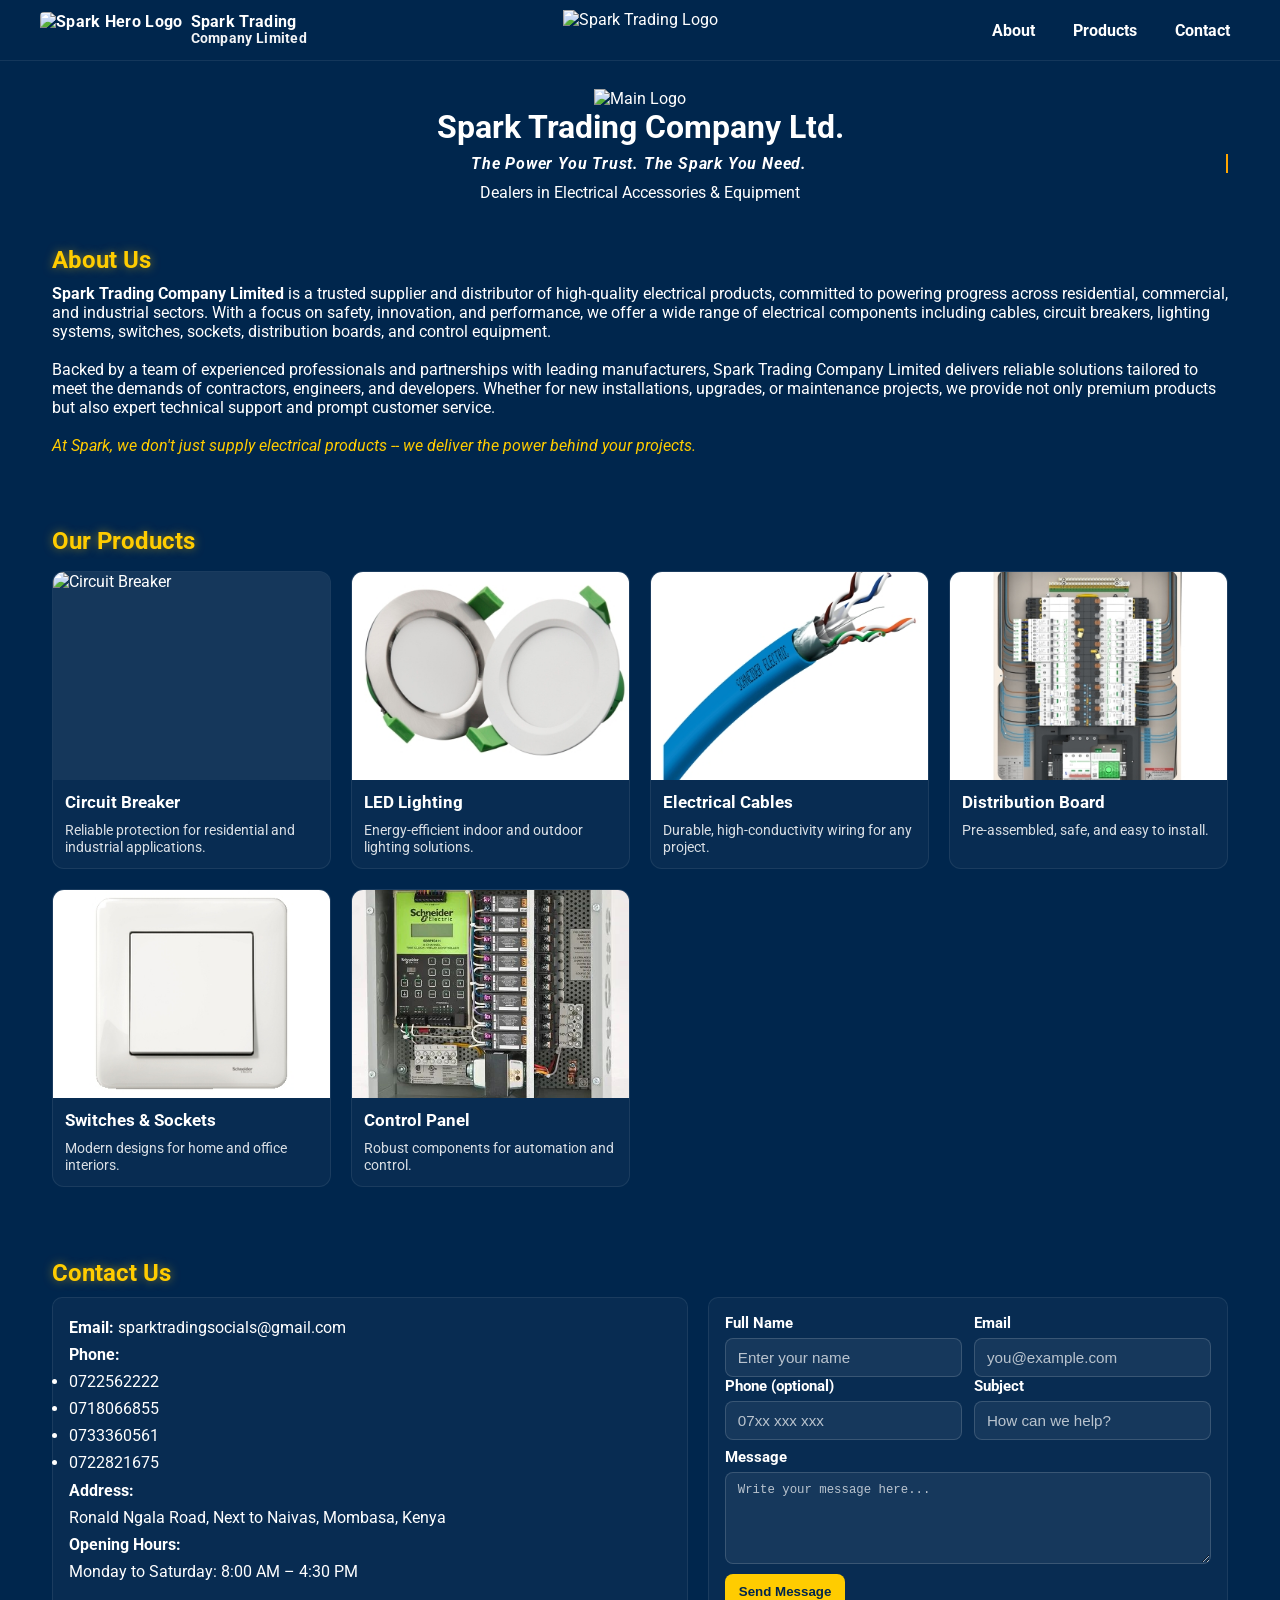
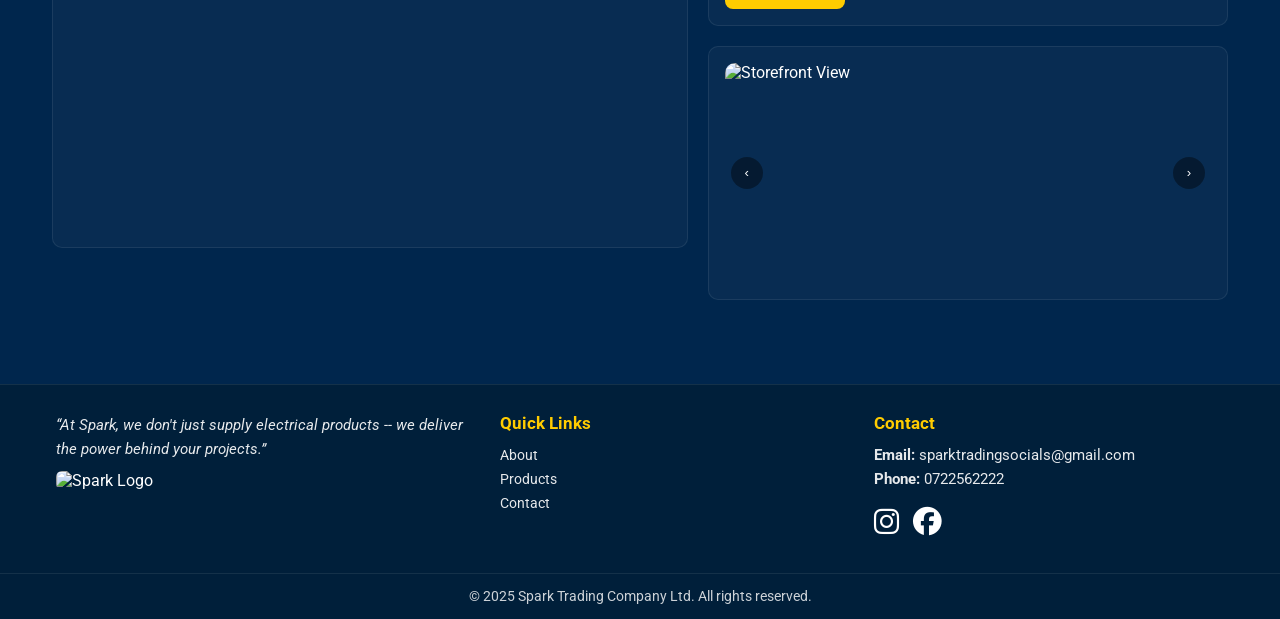
==== index.html @ b48b1e23 "Update index.html" ====
<!DOCTYPE html>
<html lang="en">
<head>
  <meta charset="UTF-8" />
  <meta name="viewport" content="width=device-width, initial-scale=1.0" />
  <title>Spark Trading Company Ltd.</title>

 <!-- Default favicon for browsers -->
<link rel="icon" href="/favicon.ico" type="image/x-icon">

<!-- PNG versions for different sizes -->
<link rel="icon" type="image/png" sizes="48x48" href="/favicon-48.png">
<link rel="icon" type="image/png" sizes="512x512" href="/favicon-512.png">

  
  <link rel="stylesheet" href="https://cdnjs.cloudflare.com/ajax/libs/font-awesome/6.4.0/css/all.min.css" />
  <link href="https://fonts.googleapis.com/css2?family=Roboto:wght@400;700&display=swap" rel="stylesheet" />
  <style>
    :root {
      --color-bg: #00264d;
      --color-bg-darker: #001f3a;
      --color-accent: #ffcc00;
      --color-text: #ffffff;
      --container-max: 1200px;
    }
    * {
      box-sizing: border-box;
      margin: 0;
      padding: 0;
    }
    body {
      font-family: 'Roboto', sans-serif;
      background-color: var(--color-bg);
      color: var(--color-text);
      transition: background-color 1s ease;
    }
    nav {
      background-color: var(--color-bg);
      padding: 10px 16px;
      position: sticky;
      top: 0;
      z-index: 20;
      border-bottom: 1px solid rgba(255,255,255,0.08);
      backdrop-filter: saturate(140%) blur(4px);
    }
    .nav-container {
      max-width: var(--container-max);
      margin: 0 auto;
      display: grid;
      grid-template-columns: 1fr auto 1fr;
      align-items: center;
      gap: 12px;
    }
    .brand-name {
      justify-self: start;
      text-decoration: none;
      color: var(--color-text);
      font-weight: 700;
      letter-spacing: 0.3px;
      display: inline-flex;
      align-items: center;
      gap: 8px;
    }
    .brand-hero-logo { height: 36px; width: auto; border-radius: 4px; }
    .brand-text { display: flex; flex-direction: column; line-height: 1.05; }
    .brand-line-2 { font-size: 0.85em; opacity: 0.95; }
    .nav-logo {
      justify-self: center;
      height: 40px;
      width: auto;
    }
    .menu-toggle {
      cursor: pointer;
      display: inline-flex;
      align-items: center;
      justify-content: center;
      background: transparent;
      border: none;
      transition: transform 0.3s ease;
    }
    .menu-icon-img {
      height: 36px;
      width: auto;
      transition: transform 0.3s ease;
    }
    .menu-icon-img:hover {
      transform: scale(1.1);
    }

    .nav-links {
      display: none;
      flex-direction: column;
      background: rgba(0, 38, 77, 0.98);
      margin-top: 10px;
      animation: slideDown 0.4s ease forwards;
      overflow: hidden;
      border-radius: 8px;
      padding: 8px 12px;
      grid-column: 1 / -1;
    }
    .nav-links.show {
      display: flex;
    }
    .nav-links a {
      color: var(--color-text);
      text-decoration: none;
      font-weight: bold;
      font-size: 1em;
      padding: 10px 6px;
      transition: background 0.3s, transform 0.3s;
    }
    .nav-links a:hover {
      background: var(--color-accent);
      color: var(--color-bg);
      transform: scale(1.05);
    }

     .icon-row {
  display: flex;
  justify-content: center;
  align-items: center;
  gap: 5px;
  margin-top: 0; /* removed space above icons */
  transition: all 0.4s ease;
}
    .icon-row a i {
      color: #fff;
      font-size: 1.9em;
      transition: transform 0.3s, color 0.3s;
    }
    .icon-row a:hover i {
      transform: scale(1.2);
      color: #ffcc00;
    }

    .nav-links.show + .icon-row {
      margin-top: 10px;
      transform: translateY(0);
      opacity: 1;
    }

    .icon-row.moved-down {
      margin-top: 10px;
      padding-bottom: 10px;
      transform: translateY(0);
      opacity: 1;
    }

    .logo-small {
      height: 40px;
    }

    header {
      text-align: center;
      padding: 16px 12px 8px;
      animation: fadeInDown 1s ease-out;
    }
    .container {
      max-width: var(--container-max);
      margin: 0 auto;
      padding-left: 12px;
      padding-right: 12px;
    }
     .logo-main {
  width: 120px;
  margin-top: 0px; /* added slight spacing below icons */
  margin-bottom: 0px;
  animation: logoPulse 6s infinite ease-in-out;
}
    h1 {
      font-size: 2em;
      margin-bottom: 8px;
      animation: flicker 2.5s infinite;
    }
    .motto {
      font-size: 1em;
      font-weight: bold;
      font-style: italic;
      overflow: hidden;
      border-right: .15em solid orange;
      white-space: nowrap;
      letter-spacing: .05em;
      margin-bottom: 10px;
      animation: typing 4s steps(40, end) 1 forwards, blink-caret .75s step-end infinite;
    }
    .motto.glow {
      text-shadow: 0 0 10px #fff, 0 0 20px #ffcc00;
    }

    section {
      padding: 36px 16px;
    }

    section h2 {
      font-size: 1.5em;
      margin-bottom: 10px;
      color: #ffcc00;
    }

    /* Scroll reveal */
    section.reveal { opacity: 0; transform: translateY(24px); filter: saturate(80%); }
    section.reveal.visible {
      opacity: 1;
      transform: translateY(0);
      filter: none;
      transition: opacity 0.6s ease, transform 0.6s ease, filter 0.6s ease;
    }
    section.reveal.visible h2 { text-shadow: 0 0 10px rgba(255, 204, 0, 0.5); }
    @media (prefers-reduced-motion: reduce) {
      section.reveal { opacity: 1; transform: none; filter: none; }
    }

    /* Contact section */
    .contact-grid { display: grid; gap: 20px; }
    .contact-left { display: grid; gap: 12px; }
    .contact-details, .contact-form, .contact-media {
      background: rgba(255,255,255,0.03);
      border: 1px solid rgba(255,255,255,0.08);
      border-radius: 10px;
      padding: 16px;
    }
    .contact-details p, .contact-details li { line-height: 1.7; }
    .form-row { display: grid; gap: 12px; }
    .form-group { display: flex; flex-direction: column; gap: 6px; }
    .form-group label { font-weight: 700; font-size: 0.95em; }
    .form-group input, .form-group textarea {
      background: rgba(255,255,255,0.06);
      border: 1px solid rgba(255,255,255,0.15);
      color: var(--color-text);
      border-radius: 8px;
      padding: 10px 12px;
      font-size: 0.95em;
      outline: none;
    }
    .form-group input::placeholder, .form-group textarea::placeholder { color: rgba(255,255,255,0.7); }
    .form-actions { margin-top: 10px; }
    .btn-primary {
      background: var(--color-accent);
      color: var(--color-bg);
      border: none;
      border-radius: 8px;
      padding: 10px 14px;
      font-weight: 700;
      cursor: pointer;
      transition: filter 0.2s ease, transform 0.05s ease;
    }
    .btn-primary:hover { filter: brightness(1.05); }
    .btn-primary:active { transform: translateY(1px); }
    .map-embed iframe { width: 100%; height: 220px; border: none; border-radius: 10px; }
    .contact-carousel { position: relative; overflow: hidden; border-radius: 10px; }
    .contact-carousel-track { display: flex; transition: transform 0.4s ease; }
    .contact-carousel img { width: 100%; height: 220px; object-fit: cover; flex: 0 0 100%; }
    .contact-carousel-controls { position: absolute; top: 50%; left: 0; right: 0; display: flex; justify-content: space-between; transform: translateY(-50%); padding: 0 6px; }
    .contact-carousel-btn { background: rgba(0,0,0,0.4); color: #fff; border: none; border-radius: 50%; width: 32px; height: 32px; cursor: pointer; }

    /* Products */
    .products h2 { margin-bottom: 16px; }
    .product-grid {
      display: grid;
      grid-template-columns: repeat(auto-fill, minmax(220px, 1fr));
      gap: 20px;
      margin-top: 10px;
    }
    .product-card {
      background: rgba(255,255,255,0.03);
      border: 1px solid rgba(255,255,255,0.08);
      border-radius: 12px;
      overflow: hidden;
      transition: transform 0.15s ease, box-shadow 0.2s ease;
      display: flex;
      flex-direction: column;
      height: 100%;
    }
    .product-card:hover { transform: translateY(-2px); box-shadow: 0 6px 18px rgba(0,0,0,0.25); }
    .product-card img {
      width: 100%;
      aspect-ratio: 4 / 3;
      height: auto;
      object-fit: cover;
      display: block;
      background: rgba(255,255,255,0.05);
    }
    .product-card .content {
      padding: 12px;
      display: flex;
      flex-direction: column;
      gap: 6px;
      flex: 1;
    }
    .product-card h3 { font-size: 1.05em; margin: 0 0 4px; color: var(--color-text); }
    .product-card p {
      font-size: 0.9em;
      color: rgba(255,255,255,0.85);
      margin: 0;
      display: -webkit-box;
      -webkit-line-clamp: 2;
      -webkit-box-orient: vertical;
      overflow: hidden;
    }
    /* Product card reveal */
    .reveal-card { opacity: 0; transform: translateY(16px); }
    .reveal-card.visible { opacity: 1; transform: none; transition: opacity 0.6s ease, transform 0.6s ease; }

    iframe {
      width: 100%;
      height: 300px;
      border: none;
      margin-top: 10px;
    }

    footer.site-footer {
      background-color: var(--color-bg-darker);
      margin-top: 48px;
      border-top: 1px solid rgba(255,255,255,0.08);
    }
    .footer-inner {
      max-width: var(--container-max);
      margin: 0 auto;
      padding: 28px 16px;
      display: grid;
      grid-template-columns: 1fr;
      gap: 24px;
    }
    .footer-col h4 {
      color: var(--color-accent);
      margin-bottom: 10px;
      font-size: 1.05em;
    }
    .footer-col p, .footer-col a, .footer-col li {
      color: rgba(255,255,255,0.9);
      font-size: 0.95em;
      line-height: 1.6;
      text-decoration: none;
      list-style: none;
    }
    .footer-bottom {
      border-top: 1px solid rgba(255,255,255,0.08);
      padding: 14px 16px;
      text-align: center;
      font-size: 0.9em;
      color: rgba(255,255,255,0.8);
    }

    .social a {
      margin-right: 10px;
      color: #fff;
      font-size: 1.8em;
      transition: color 0.3s ease;
    }

    .social a:hover {
      color: #ffcc00;
    }

    .carousel img {
      width: 100%;
      max-width: 600px;
      margin-bottom: 20px;
      border-radius: 8px;
      box-shadow: 0 0 10px rgba(255, 255, 255, 0.2);
    }

    @keyframes flicker {
      0%, 100% { opacity: 1; }
      10% { opacity: 0.6; }
      30% { opacity: 0.4; }
      50% { opacity: 0.2; }
      70% { opacity: 0.5; }
      90% { opacity: 0.3; }
    }
    @keyframes typing { from { width: 0; } to { width: 100%; } }
    @keyframes blink-caret { from, to { border-color: transparent; } 50% { border-color: orange; } }
    @keyframes logoPulse { 0%, 100% { transform: scale(1); } 50% { transform: scale(1.04); } }
    @keyframes fadeInDown { 0% { opacity: 0; transform: translateY(-20px); } 100% { opacity: 1; transform: translateY(0); } }
    @keyframes fadeInUp { 0% { opacity: 0; transform: translateY(20px); } 100% { opacity: 1; transform: translateY(0); } }
    @keyframes slideDown {
      0% { opacity: 0; transform: translateY(-20px); }
      100% { opacity: 1; transform: translateY(0); }
    }
    /* Desktop layout */
    @media (min-width: 900px) {
      .menu-toggle { display: none; }
      .nav-links {
        display: flex !important;
        flex-direction: row;
        background: transparent;
        padding: 0;
        margin-top: 0;
        gap: 18px;
        animation: none;
        grid-column: 3;
        justify-self: end;
      }
      .nav-links a { padding: 8px 10px; border-radius: 6px; }
      header { padding-top: 28px; }
      .logo-main { width: 150px; }
      .footer-inner { grid-template-columns: 1.2fr 1fr 1fr; }
      .contact-grid { grid-template-columns: 1.1fr 0.9fr; align-items: start; grid-template-areas:
        'details form'
        'details carousel'; }
      .form-row { grid-template-columns: 1fr 1fr; }
    }

    /* Mobile tweaks */
    @media (max-width: 899px) {
      .nav-links { margin-top: 8px; }
      .brand-hero-logo { height: 30px; }
      .logo-main { width: 110px; }
      .product-card img { aspect-ratio: 16 / 9; }
      .contact-carousel img { height: 200px; }
      .brand-name { max-width: 60vw; }
      .contact-grid {
        grid-template-columns: 1fr;
        grid-template-areas:
          'details'
          'form'
          'carousel';
      }
      .map-embed iframe { height: 200px; }
      .contact-media { margin-top: 8px; }
      .nav-container { position: relative; }
      .nav-links {
        position: absolute;
        right: 0;
        top: calc(100% + 8px);
        width: 72vw;
        visibility: hidden;
        opacity: 0;
        transform: translateX(16px);
        transition: opacity 0.25s ease, transform 0.25s ease;
        box-shadow: 0 10px 24px rgba(0,0,0,0.35);
      }
      .nav-links.show { visibility: visible; opacity: 1; transform: translateX(0); }
    }
  </style>
</head>
<body>
  <nav>
    <div class="nav-container">
      <a href="#" class="brand-name"><img class="brand-hero-logo" src="https://i.ibb.co/WWLkNfZN/Chat-GPT-Image-Aug-18-2025-07-30-59-PM-removebg-preview.png" alt="Spark Hero Logo"><span class="brand-text"><span>Spark Trading</span><span class="brand-line-2">Company Limited</span></span></a>
      <img class="nav-logo" src="https://i.ibb.co/Q3BCgh6f/1000015332-removebg-preview.png" alt="Spark Trading Logo">
      <button class="menu-toggle" id="menuToggle" aria-label="Open navigation" aria-controls="navMenu" aria-expanded="false" style="justify-self:end;">
        <img src="https://i.ibb.co/fGPHLTqr/1000015831-removebg-preview.png" alt="Menu Icon" class="menu-icon-img" />
      </button>
      <div class="nav-links" id="navMenu">
        <a href="#about">About</a>
        <a href="#products">Products</a>
        <a href="#contact">Contact</a>
      </div>
    </div>
  </nav>

  <header>
    <div class="container">
      <img class="logo-main" src="https://i.ibb.co/WWLkNfZN/Chat-GPT-Image-Aug-18-2025-07-30-59-PM-removebg-preview.png" alt="Main Logo">
      <h1>Spark Trading Company Ltd.</h1>
      <div class="motto">The Power You Trust. The Spark You Need.</div>
      <p>Dealers in Electrical Accessories & Equipment</p>
    </div>
  </header>

  <section class="about reveal" id="about">
    <div class="container">
      <h2>About Us</h2>
      <p>
        <strong>Spark Trading Company Limited</strong> is a trusted supplier and distributor of high-quality electrical products, committed to powering progress across residential, commercial, and industrial sectors. With a focus on safety, innovation, and performance, we offer a wide range of electrical components including cables, circuit breakers, lighting systems, switches, sockets, distribution boards, and control equipment.
      </p>
      <br />
      <p>
        Backed by a team of experienced professionals and partnerships with leading manufacturers, Spark Trading Company Limited delivers reliable solutions tailored to meet the demands of contractors, engineers, and developers. Whether for new installations, upgrades, or maintenance projects, we provide not only premium products but also expert technical support and prompt customer service.
      </p>
      <br />
      <p style="font-style: italic; color: var(--color-accent);">
        At Spark, we don't just supply electrical products -- we deliver the power behind your projects.
      </p>
    </div>
  </section>


<section class="products reveal" id="products">
  <div class="container">
    <h2>Our Products</h2>
    <div class="product-grid">
      <div class="product-card">
        <img src="board.jpg" alt="Circuit Breaker">
        <div class="content">
          <h3>Circuit Breaker</h3>
          <p>Reliable protection for residential and industrial applications.</p>
        </div>
      </div>
      <div class="product-card">
        <img src="lighting.png" alt="LED Lighting">
        <div class="content">
          <h3>LED Lighting</h3>
          <p>Energy-efficient indoor and outdoor lighting solutions.</p>
        </div>
      </div>
      <div class="product-card">
        <img src="cable.jpg" alt="Electrical Cables">
        <div class="content">
          <h3>Electrical Cables</h3>
          <p>Durable, high-conductivity wiring for any project.</p>
        </div>
      </div>
      <div class="product-card">
        <img src="distrubution-board.jpg" alt="Distribution Board">
        <div class="content">
          <h3>Distribution Board</h3>
          <p>Pre-assembled, safe, and easy to install.</p>
        </div>
      </div>
      <div class="product-card">
        <img src="switch.jpg" alt="Switches & Sockets">
        <div class="content">
          <h3>Switches & Sockets</h3>
          <p>Modern designs for home and office interiors.</p>
        </div>
      </div>
      <div class="product-card">
        <img src="control-panel.jpg" alt="Control Panel">
        <div class="content">
          <h3>Control Panel</h3>
          <p>Robust components for automation and control.</p>
        </div>
      </div>
    </div>
  </div>
</section>

  <section class="contact reveal" id="contact">
    <div class="container">
      <h2>Contact Us</h2>
      <div class="contact-grid">
        <div style="grid-area: details;">
          <div class="contact-details">
          <p><strong>Email:</strong> sparktradingsocials@gmail.com</p>
          <p><strong>Phone:</strong></p>
          <ul>
            <li>0722562222</li>
            <li>0718066855</li>
            <li>0733360561</li>
            <li>0722821675</li>
          </ul>
          <p><strong>Address:</strong><br />Ronald Ngala Road, Next to Naivas, Mombasa, Kenya</p>
          <p><strong>Opening Hours:</strong><br />Monday to Saturday: 8:00 AM – 4:30 PM</p>
          <div class="map-embed" style="margin-top: 12px;">
            <iframe 
  src="https://www.google.com/maps/embed?pb=!1m14!1m8!1m3!1d994.9696452140801!2d39.6617558!3d-4.0451886!3m2!1i1024!2i768!4f13.1!3m3!1m2!1s0x184013522a7c7269%3A0xc902a2901bf85d49!2sSpark%20Trading%20Company%20limited!5e0!3m2!1sen!2sin!4v1756013025553!5m2!1sen!2sin" 
  allowfullscreen 
  loading="lazy" 
  referrerpolicy="no-referrer-when-downgrade">
</iframe>
</div>
    </div>
    </div>
        <!-- Contact Form -->
<form id="contactForm" class="contact-form" style="grid-area: form;">
  <div class="form-row">
    <div class="form-group">
      <label for="name">Full Name</label>
      <input id="name" name="name" type="text" placeholder="Enter your name" required>
    </div>
    <div class="form-group">
      <label for="email">Email</label>
      <input id="email" name="email" type="email" placeholder="you@example.com" required>
    </div>
  </div>

  <div class="form-row">
    <div class="form-group">
      <label for="phone">Phone (optional)</label>
      <input id="phone" name="phone" type="tel" placeholder="07xx xxx xxx">
    </div>
    <div class="form-group">
      <label for="subject">Subject</label>
      <input id="subject" name="subject" type="text" placeholder="How can we help?" required>
    </div>
  </div>

  <div class="form-group" style="margin-top: 8px;">
    <label for="message">Message</label>
    <textarea id="message" name="message" rows="5" placeholder="Write your message here..." required></textarea>
  </div>

  <div class="form-actions">
    <button type="submit" class="btn-primary">Send Message</button>
  </div>
</form>

<!-- Success Message -->
<div id="successMessage" style="display: none; margin-top: 8px; padding: 8px; background-color: #d4edda; border: 1px solid #c3e6cb; color: #155724; border-radius: 5px;">
  Your message has been sent successfully! We'll get back to you shortly.
</div>

<!-- EmailJS Scripts -->
<script type="text/javascript" src="https://cdn.emailjs.com/dist/email.min.js"></script>
<script type="text/javascript">
  emailjs.init("yK08wA_w53PUwDOHl"); // Your EmailJS User ID
</script>

<!-- Form Submission Script -->
<script>
document.addEventListener('DOMContentLoaded', function() {
  const form = document.getElementById('contactForm');
  const successMessage = document.getElementById('successMessage');

  form.addEventListener('submit', function(e) {
    e.preventDefault(); // ✅ prevent page refresh

    emailjs.sendForm('service_rknc39q', 'template_a3gufp2', this)
      .then(() => {
        successMessage.style.display = 'block'; // show success message
        form.reset(); // clear form
        window.scrollTo({ top: form.offsetTop - 20, behavior: 'smooth' });
      })
      .catch((err) => {
        alert('Error sending form: ' + JSON.stringify(err));
      });
  });
});
</script>

        <div class="contact-media" style="grid-area: carousel;">
          <div class="contact-media-grid">
            <div class="contact-carousel" id="contactCarousel">
              <div class="contact-carousel-track">
                <img src="https://i.ibb.co/HLSjtprr/IMG-20250711-WA0013.jpg" alt="Storefront View">
                <img src="https://i.ibb.co/xS060m66/IMG-20250711-WA0012.jpg" alt="Inside the Store">
                <img src="https://i.ibb.co/zhq4R8VG/IMG-20250711-WA0007.jpg" alt="Full Building View">
              </div>
              <div class="contact-carousel-controls">
                <button class="contact-carousel-btn" data-dir="-1" aria-label="Previous">‹</button>
                <button class="contact-carousel-btn" data-dir="1" aria-label="Next">›</button>
              </div>
            </div>
          </div>
        </div>
      </div>
    </div>
  </section>

  <footer class="site-footer">
    <div class="footer-inner">
      <div class="footer-col">
        <p style="font-style: italic;">“At Spark, we don't just supply electrical products -- we deliver the power behind your projects.”</p>
        <div style="margin-top:10px;">
          <img src="https://i.ibb.co/WWLkNfZN/Chat-GPT-Image-Aug-18-2025-07-30-59-PM-removebg-preview.png" alt="Spark Logo" style="height:48px; width:auto; border-radius:6px;">
        </div>
      </div>
      <div class="footer-col">
        <h4>Quick Links</h4>
        <ul>
          <li><a href="#about">About</a></li>
          <li><a href="#products">Products</a></li>
          <li><a href="#contact">Contact</a></li>
        </ul>
      </div>
      <div class="footer-col">
        <h4>Contact</h4>
        <p><strong>Email:</strong> sparktradingsocials@gmail.com</p>
        <p><strong>Phone:</strong> 0722562222</p>
        <div class="social" style="margin-top: 8px;">
          <a href="https://www.instagram.com/sparktradingsocials" target="_blank" aria-label="Instagram"><i class="fab fa-instagram"></i></a>
          <a href="https://www.facebook.com/share/1Ab1yLy5Yh" target="_blank" aria-label="Facebook"><i class="fab fa-facebook"></i></a>
        </div>
      </div>
    </div>
    <div class="footer-bottom">&copy; 2025 Spark Trading Company Ltd. All rights reserved.</div>
  </footer>

  <script>
    const menuToggle = document.getElementById("menuToggle");
    const navMenu = document.getElementById("navMenu");

    menuToggle.addEventListener("click", () => {
      const isOpen = navMenu.classList.toggle("show");
      menuToggle.setAttribute("aria-expanded", String(isOpen));
    });

    // Close mobile menu when a nav link is clicked
    navMenu.querySelectorAll('a').forEach(a => {
      a.addEventListener('click', () => {
        if (getComputedStyle(menuToggle).display !== 'none') {
          navMenu.classList.remove('show');
          menuToggle.setAttribute('aria-expanded', 'false');
        }
      });
    });

    // Scroll reveal using IntersectionObserver for performance
    const revealSections = document.querySelectorAll('section.reveal');
    const observer = new IntersectionObserver((entries) => {
      entries.forEach(entry => {
        if (entry.isIntersecting) {
          entry.target.classList.add('visible');
          observer.unobserve(entry.target);
        }
      });
    }, { root: null, rootMargin: '0px 0px -10% 0px', threshold: 0.1 });
    revealSections.forEach(sec => observer.observe(sec));

    window.addEventListener("scroll", () => {
      if (window.scrollY > 50) {
        document.querySelector(".motto").classList.remove("glow");
      }
    });

    window.addEventListener("load", () => {
      setTimeout(() => {
        document.querySelector(".motto").classList.add("glow");
      }, 4000);

      // Simple contact carousel
      const carousel = document.getElementById('contactCarousel');
      if (carousel) {
        const track = carousel.querySelector('.contact-carousel-track');
        const slides = Array.from(track.children);
        let index = 0;
        function update() {
          track.style.transform = `translateX(-${index * 100}%)`;
        }
        carousel.querySelectorAll('.contact-carousel-btn').forEach(btn => {
          btn.addEventListener('click', () => {
            const dir = Number(btn.getAttribute('data-dir'));
            index = (index + dir + slides.length) % slides.length;
            update();
          });
        });
        // Auto-advance
        setInterval(() => {
          index = (index + 1) % slides.length;
          update();
        }, 5000);
      }

      // Product cards reveal
      const productCards = document.querySelectorAll('.product-card');
      productCards.forEach((card, idx) => {
        card.classList.add('reveal-card');
      });
      const cardObserver = new IntersectionObserver((entries) => {
        entries.forEach(entry => {
          if (entry.isIntersecting) {
            entry.target.classList.add('visible');
            cardObserver.unobserve(entry.target);
          }
        });
      }, { threshold: 0.15 });
      productCards.forEach(card => cardObserver.observe(card));
    });
  </script>
</body>
</html>
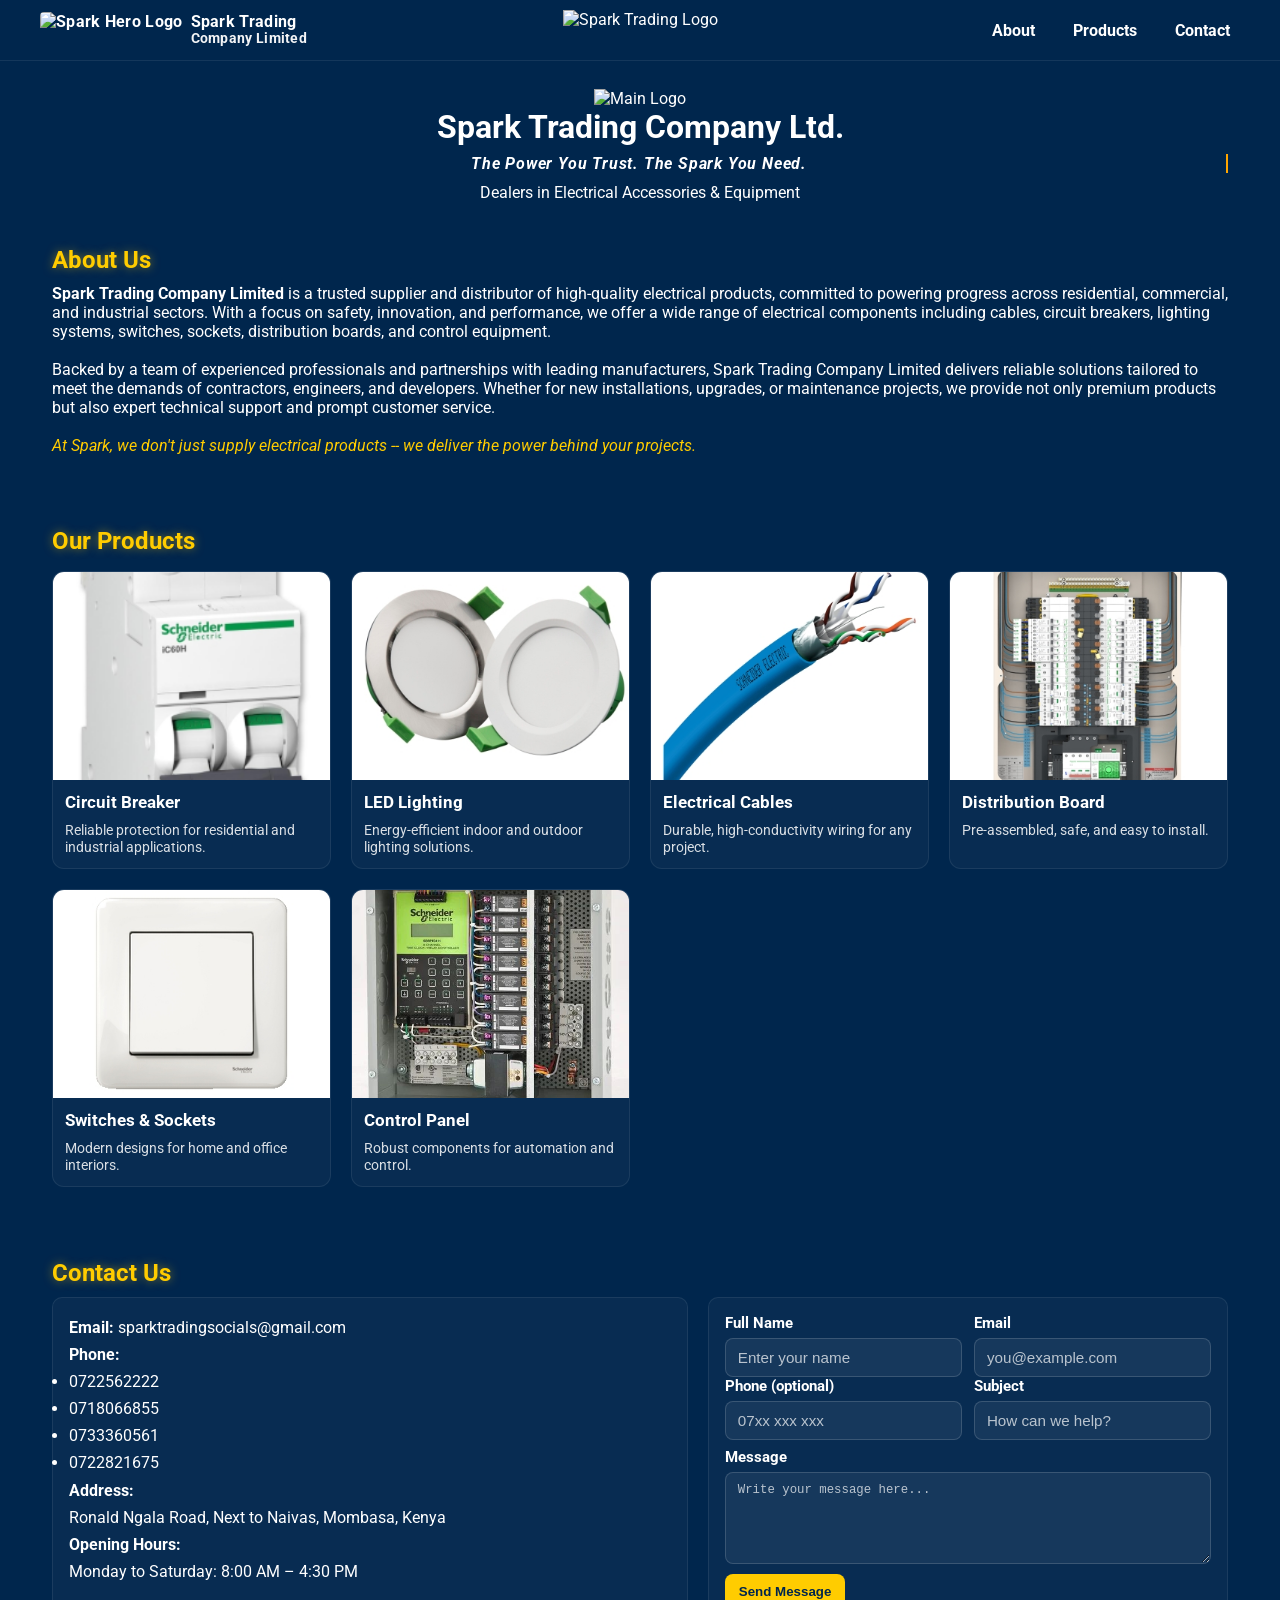
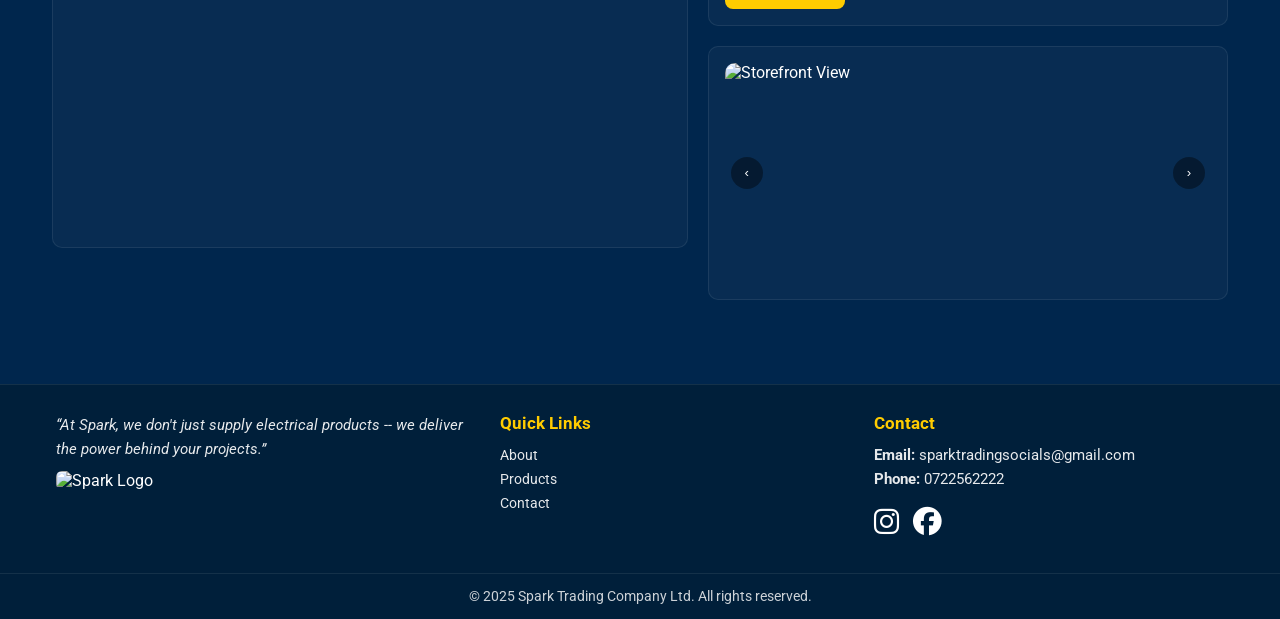
==== commit 83ba6961: "Update index.html" ====
--- a/index.html
+++ b/index.html
@@ -482,7 +482,7 @@
     <h2>Our Products</h2>
     <div class="product-grid">
       <div class="product-card">
-        <img src="board.jpg" alt="Circuit Breaker">
+        <img src="Board.png" alt="Circuit Breaker">
         <div class="content">
           <h3>Circuit Breaker</h3>
           <p>Reliable protection for residential and industrial applications.</p>
@@ -761,3 +761,6 @@
 
 
 
+
+
+
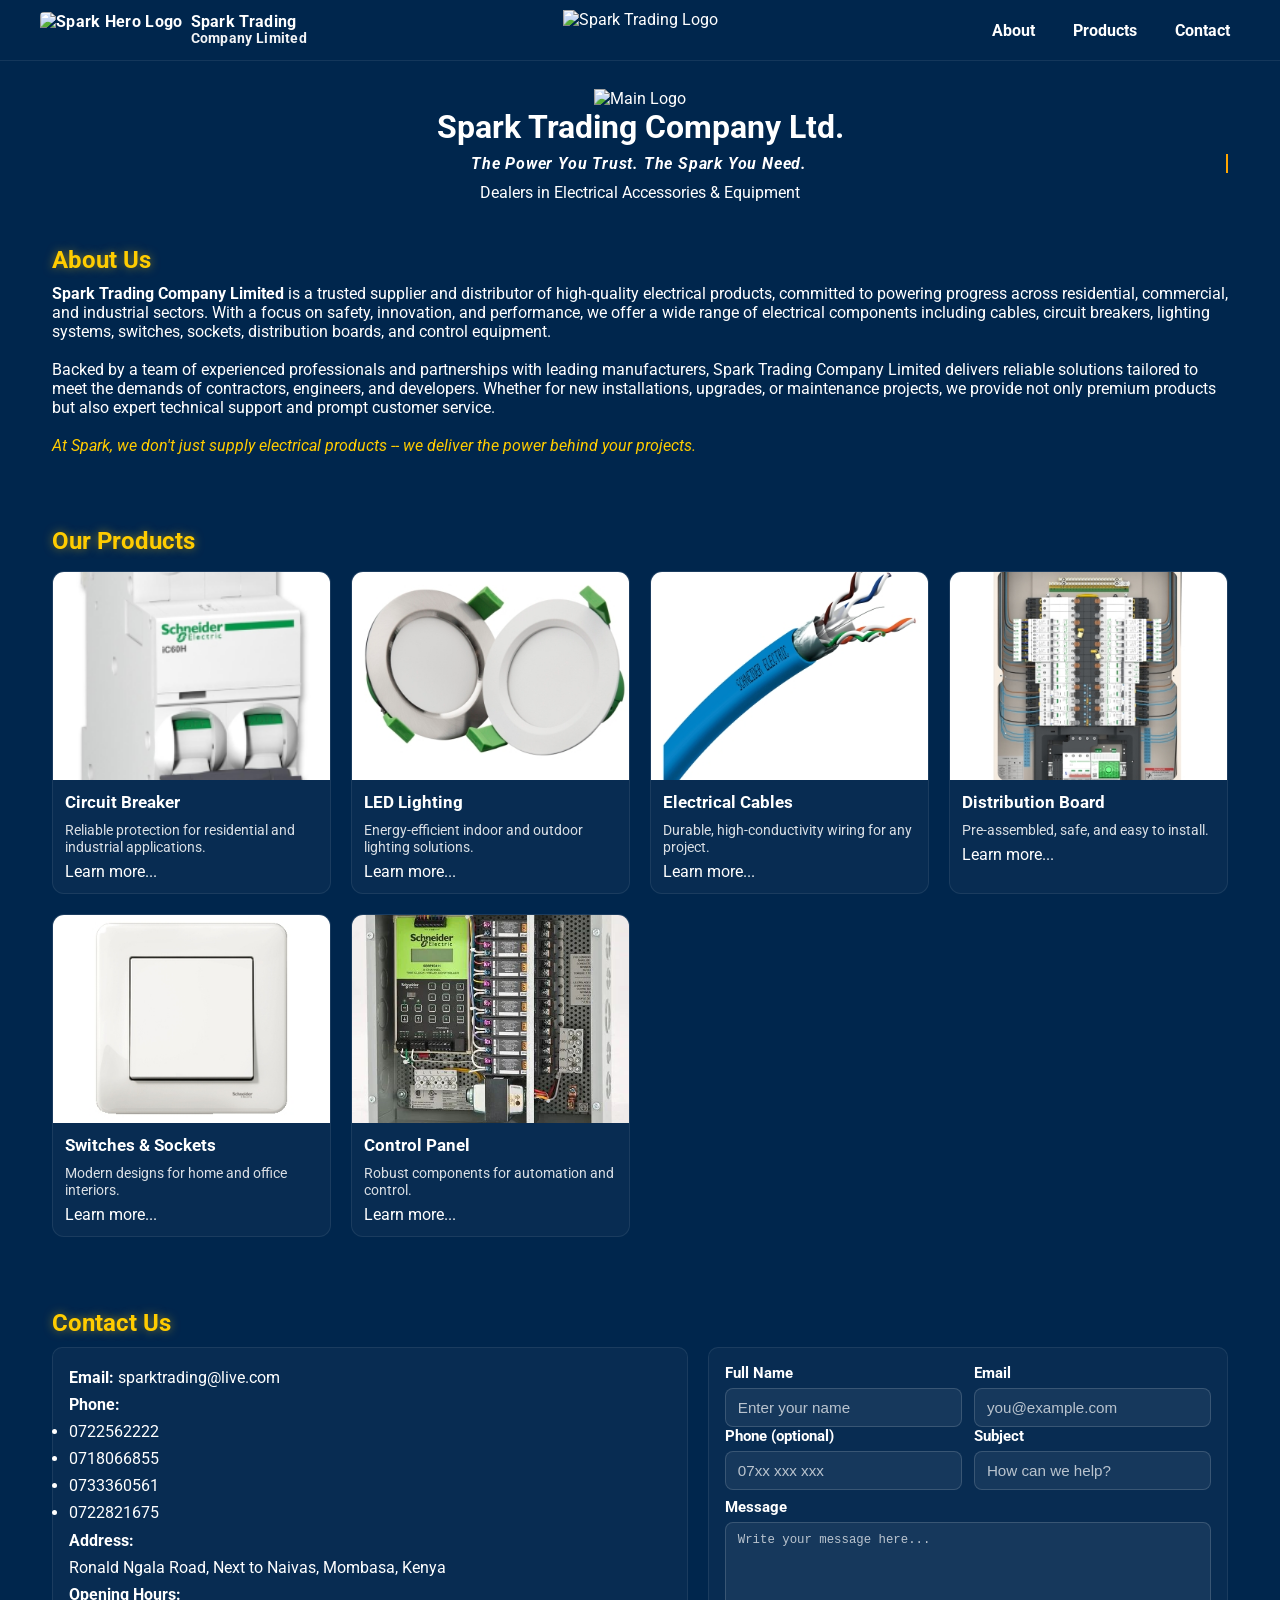
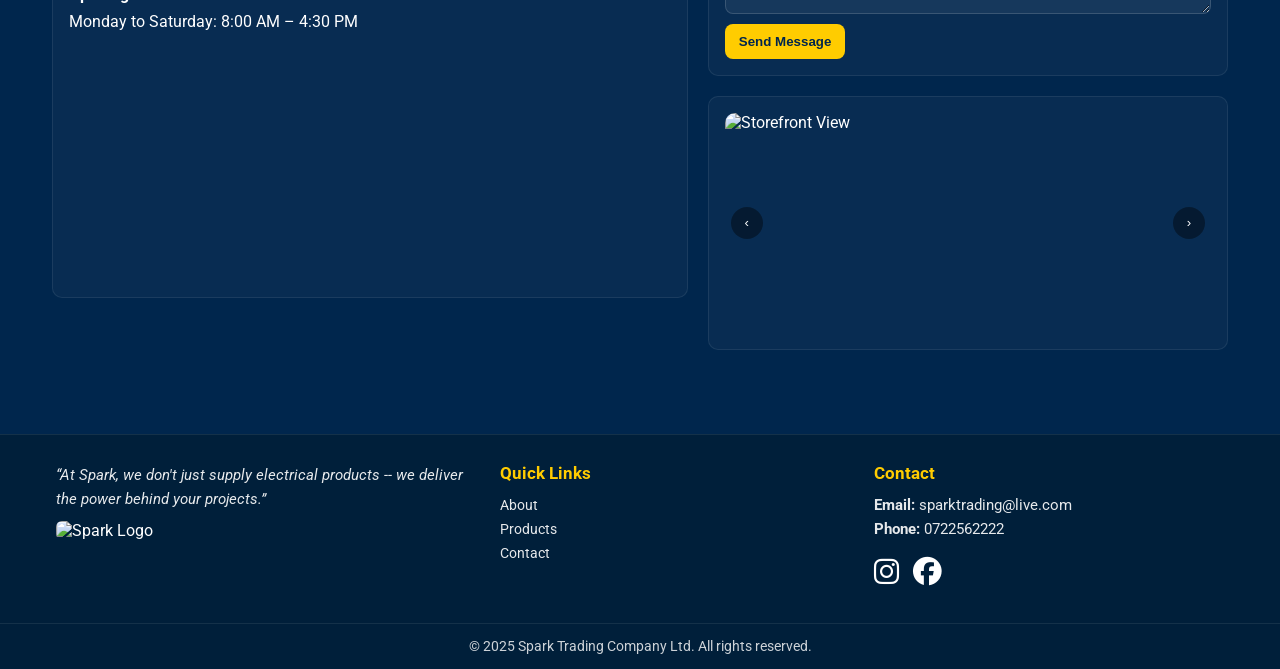
==== commit 775a3b64: "Update index.html" ====
--- a/index.html
+++ b/index.html
@@ -266,12 +266,16 @@
       border: 1px solid rgba(255,255,255,0.08);
       border-radius: 12px;
       overflow: hidden;
-      transition: transform 0.15s ease, box-shadow 0.2s ease;
+      transition: transform 0.3s ease, box-shadow 0.3s ease;
       display: flex;
       flex-direction: column;
       height: 100%;
-    }
-    .product-card:hover { transform: translateY(-2px); box-shadow: 0 6px 18px rgba(0,0,0,0.25); }
+      cursor: pointer;
+    }
+    .product-card:hover { 
+      transform: translateY(-4px) scale(1.02); 
+      box-shadow: 0 8px 25px rgba(0,0,0,0.3); 
+    }
     .product-card img {
       width: 100%;
       aspect-ratio: 4 / 3;
@@ -481,48 +485,54 @@
   <div class="container">
     <h2>Our Products</h2>
     <div class="product-grid">
-      <div class="product-card">
-        <img src="Board.png" alt="Circuit Breaker">
+      <a href="circuit-breakers.html" class="product-card" style="text-decoration: none; color: inherit;">
+        <img src="Board.png" width="372" height="209.25" alt="Circuit Breaker">
         <div class="content">
           <h3>Circuit Breaker</h3>
           <p>Reliable protection for residential and industrial applications.</p>
-        </div>
-      </div>
-      <div class="product-card">
+          <span class="learn-more">Learn more...</span>
+        </div>
+      </a>
+      <a href="led-lighting.html" class="product-card" style="text-decoration: none; color: inherit;">
         <img src="lighting.png" alt="LED Lighting">
         <div class="content">
           <h3>LED Lighting</h3>
           <p>Energy-efficient indoor and outdoor lighting solutions.</p>
-        </div>
-      </div>
-      <div class="product-card">
+          <span class="learn-more">Learn more...</span>
+        </div>
+      </a>
+      <a href="electrical-cables.html" class="product-card" style="text-decoration: none; color: inherit;">
         <img src="cable.jpg" alt="Electrical Cables">
         <div class="content">
           <h3>Electrical Cables</h3>
           <p>Durable, high-conductivity wiring for any project.</p>
-        </div>
-      </div>
-      <div class="product-card">
+          <span class="learn-more">Learn more...</span>
+        </div>
+      </a>
+      <a href="distribution-boards.html" class="product-card" style="text-decoration: none; color: inherit;">
         <img src="distrubution-board.jpg" alt="Distribution Board">
         <div class="content">
           <h3>Distribution Board</h3>
           <p>Pre-assembled, safe, and easy to install.</p>
-        </div>
-      </div>
-      <div class="product-card">
+          <span class="learn-more">Learn more...</span>
+        </div>
+      </a>
+      <a href="switches-sockets.html" class="product-card" style="text-decoration: none; color: inherit;">
         <img src="switch.jpg" alt="Switches & Sockets">
         <div class="content">
           <h3>Switches & Sockets</h3>
           <p>Modern designs for home and office interiors.</p>
-        </div>
-      </div>
-      <div class="product-card">
+          <span class="learn-more">Learn more...</span>
+        </div>
+      </a>
+      <a href="control-panels.html" class="product-card" style="text-decoration: none; color: inherit;">
         <img src="control-panel.jpg" alt="Control Panel">
         <div class="content">
           <h3>Control Panel</h3>
           <p>Robust components for automation and control.</p>
-        </div>
-      </div>
+          <span class="learn-more">Learn more...</span>
+        </div>
+      </a>
     </div>
   </div>
 </section>
@@ -533,7 +543,7 @@
       <div class="contact-grid">
         <div style="grid-area: details;">
           <div class="contact-details">
-          <p><strong>Email:</strong> sparktradingsocials@gmail.com</p>
+          <p><strong>Email:</strong> sparktrading@live.com</p>
           <p><strong>Phone:</strong></p>
           <ul>
             <li>0722562222</li>
@@ -551,10 +561,11 @@
   referrerpolicy="no-referrer-when-downgrade">
 </iframe>
 </div>
-    </div>
-    </div>
-        <!-- Contact Form -->
-<form id="contactForm" class="contact-form" style="grid-area: form;">
+          </div>
+        </div>
+        
+ <!-- Contact Form -->
+<form id="contactForm" class="contact-form" style="grid-area: form;" action="https://formsubmit.co/jaypindoria05@gmail.com" method="POST">
   <div class="form-row">
     <div class="form-group">
       <label for="name">Full Name</label>
@@ -587,40 +598,7 @@
   </div>
 </form>
 
-<!-- Success Message -->
-<div id="successMessage" style="display: none; margin-top: 8px; padding: 8px; background-color: #d4edda; border: 1px solid #c3e6cb; color: #155724; border-radius: 5px;">
-  Your message has been sent successfully! We'll get back to you shortly.
-</div>
-
-<!-- EmailJS Scripts -->
-<script type="text/javascript" src="https://cdn.emailjs.com/dist/email.min.js"></script>
-<script type="text/javascript">
-  emailjs.init("yK08wA_w53PUwDOHl"); // Your EmailJS User ID
-</script>
-
-<!-- Form Submission Script -->
-<script>
-document.addEventListener('DOMContentLoaded', function() {
-  const form = document.getElementById('contactForm');
-  const successMessage = document.getElementById('successMessage');
-
-  form.addEventListener('submit', function(e) {
-    e.preventDefault(); // ✅ prevent page refresh
-
-    emailjs.sendForm('service_rknc39q', 'template_a3gufp2', this)
-      .then(() => {
-        successMessage.style.display = 'block'; // show success message
-        form.reset(); // clear form
-        window.scrollTo({ top: form.offsetTop - 20, behavior: 'smooth' });
-      })
-      .catch((err) => {
-        alert('Error sending form: ' + JSON.stringify(err));
-      });
-  });
-});
-</script>
-
-        <div class="contact-media" style="grid-area: carousel;">
+     <div class="contact-media" style="grid-area: carousel;">
           <div class="contact-media-grid">
             <div class="contact-carousel" id="contactCarousel">
               <div class="contact-carousel-track">
@@ -657,7 +635,7 @@
       </div>
       <div class="footer-col">
         <h4>Contact</h4>
-        <p><strong>Email:</strong> sparktradingsocials@gmail.com</p>
+        <p><strong>Email:</strong> sparktrading@live.com</p>
         <p><strong>Phone:</strong> 0722562222</p>
         <div class="social" style="margin-top: 8px;">
           <a href="https://www.instagram.com/sparktradingsocials" target="_blank" aria-label="Instagram"><i class="fab fa-instagram"></i></a>
@@ -751,16 +729,3 @@
   </script>
 </body>
 </html>
-
-
-
-
-
-
-
-
-
-
-
-
-
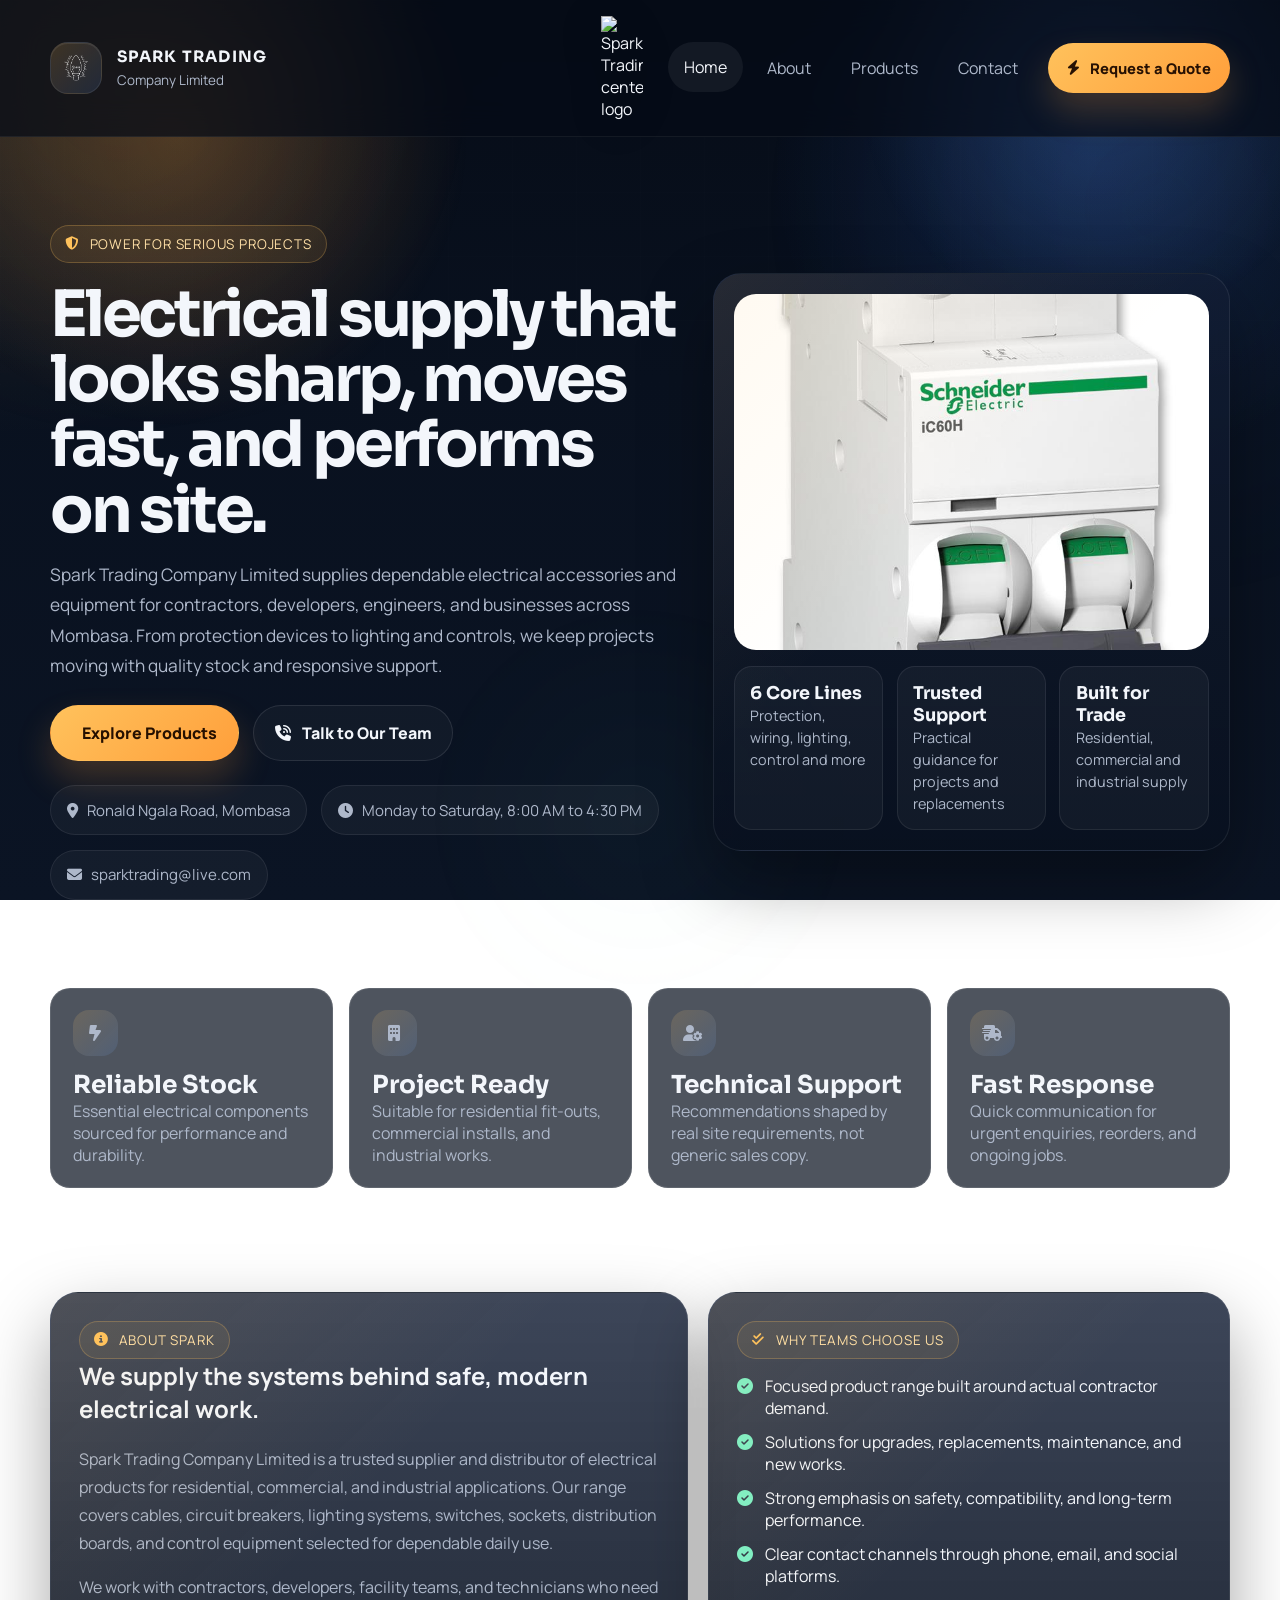
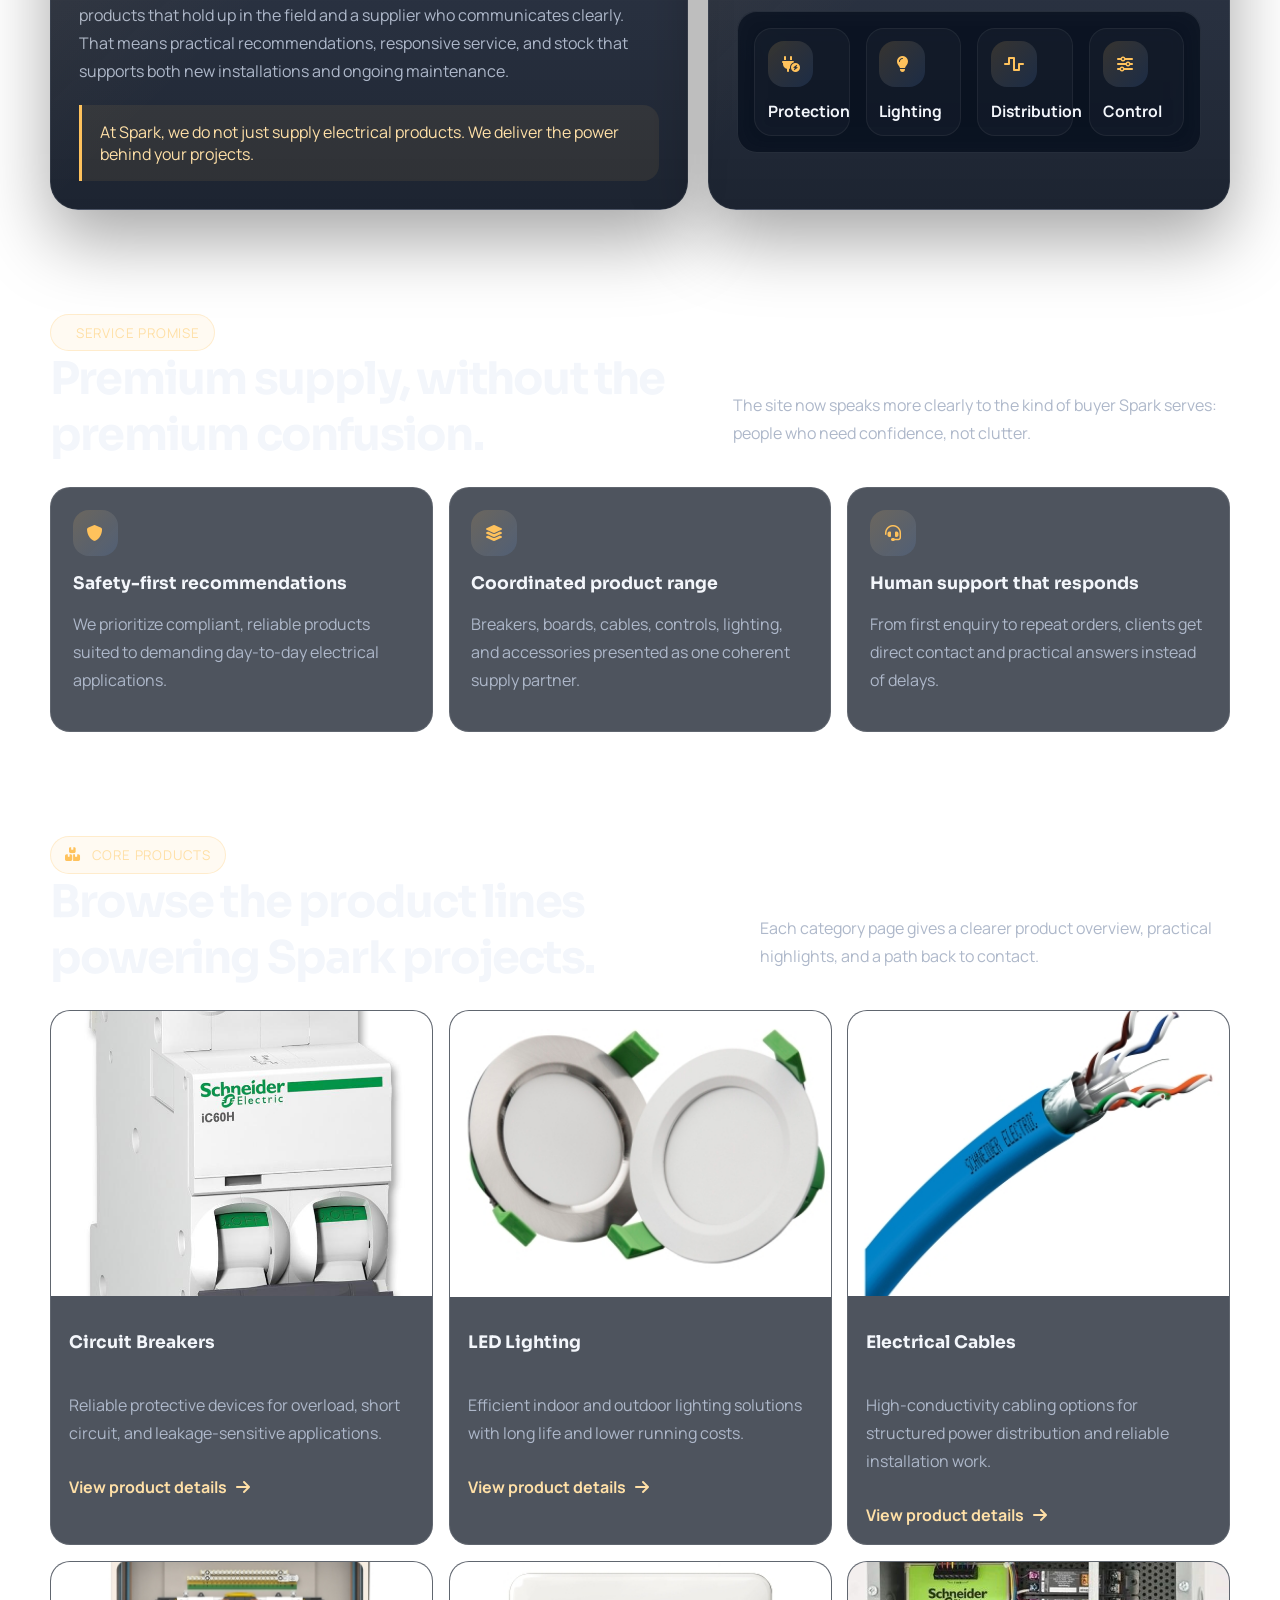
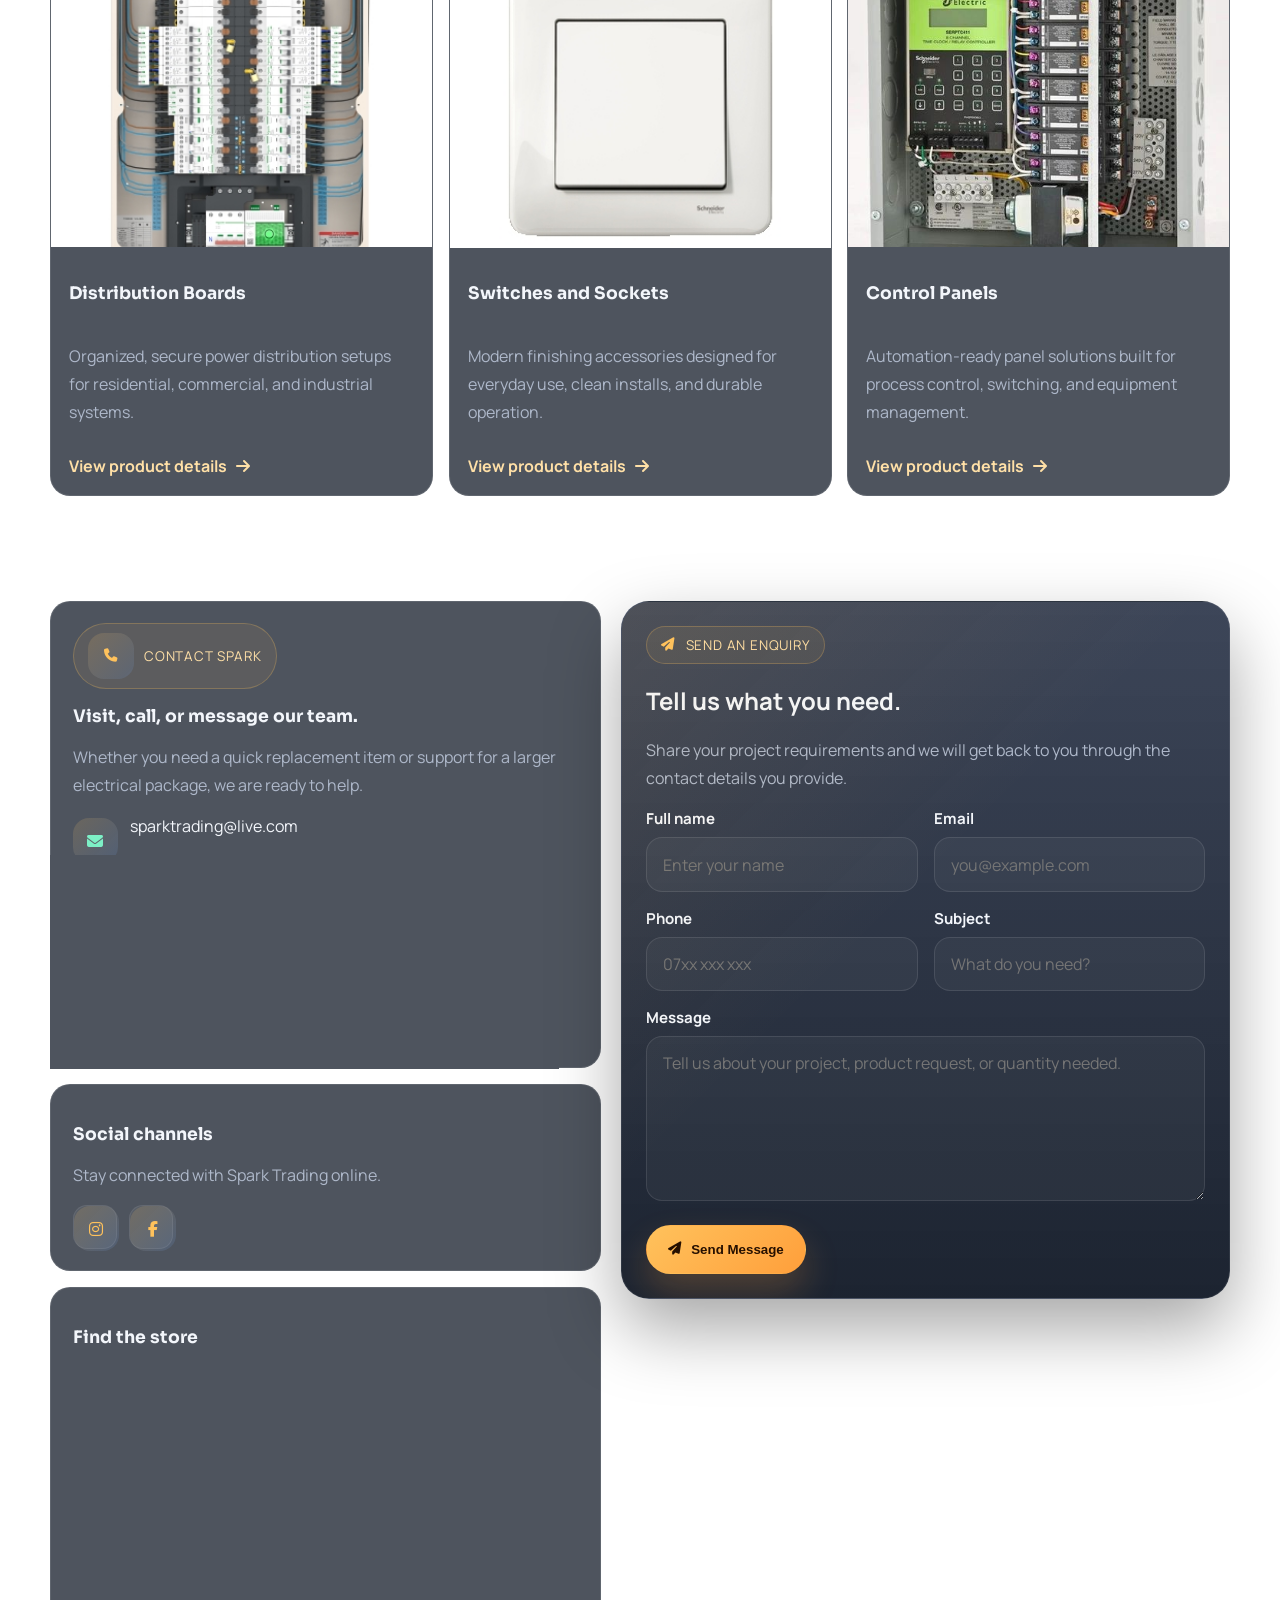
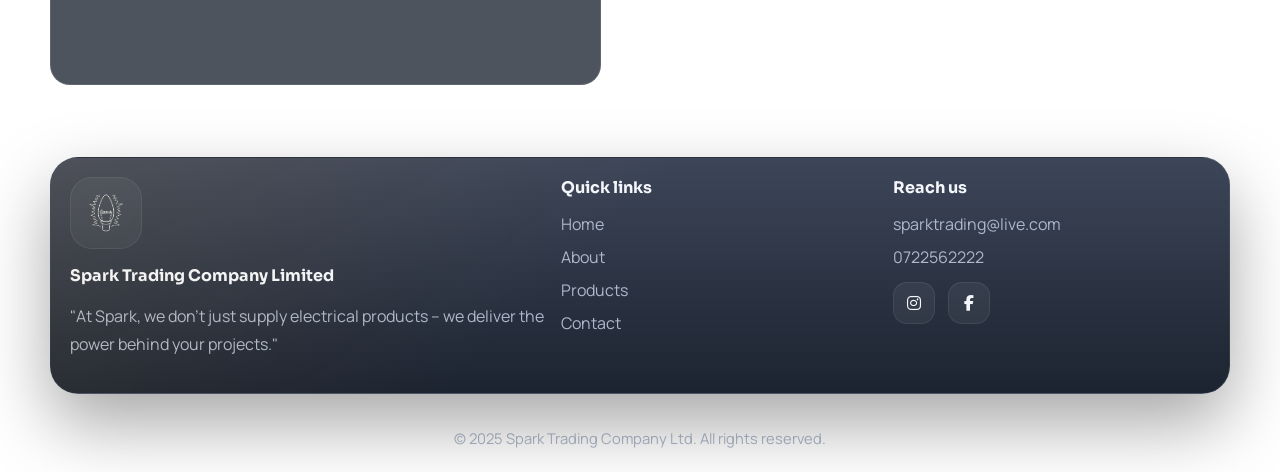
==== commit 11851c6c: "Add files via upload" ====
--- a/index.html
+++ b/index.html
@@ -1,731 +1,414 @@
-<!DOCTYPE html>
-<html lang="en">
-<head>
-  <meta charset="UTF-8" />
-  <meta name="viewport" content="width=device-width, initial-scale=1.0" />
-  <title>Spark Trading Company Ltd.</title>
-
- <!-- Default favicon for browsers -->
-<link rel="icon" href="/favicon.ico" type="image/x-icon">
-
-<!-- PNG versions for different sizes -->
-<link rel="icon" type="image/png" sizes="48x48" href="/favicon-48.png">
-<link rel="icon" type="image/png" sizes="512x512" href="/favicon-512.png">
-
-  
-  <link rel="stylesheet" href="https://cdnjs.cloudflare.com/ajax/libs/font-awesome/6.4.0/css/all.min.css" />
-  <link href="https://fonts.googleapis.com/css2?family=Roboto:wght@400;700&display=swap" rel="stylesheet" />
-  <style>
-    :root {
-      --color-bg: #00264d;
-      --color-bg-darker: #001f3a;
-      --color-accent: #ffcc00;
-      --color-text: #ffffff;
-      --container-max: 1200px;
-    }
-    * {
-      box-sizing: border-box;
-      margin: 0;
-      padding: 0;
-    }
-    body {
-      font-family: 'Roboto', sans-serif;
-      background-color: var(--color-bg);
-      color: var(--color-text);
-      transition: background-color 1s ease;
-    }
-    nav {
-      background-color: var(--color-bg);
-      padding: 10px 16px;
-      position: sticky;
-      top: 0;
-      z-index: 20;
-      border-bottom: 1px solid rgba(255,255,255,0.08);
-      backdrop-filter: saturate(140%) blur(4px);
-    }
-    .nav-container {
-      max-width: var(--container-max);
-      margin: 0 auto;
-      display: grid;
-      grid-template-columns: 1fr auto 1fr;
-      align-items: center;
-      gap: 12px;
-    }
-    .brand-name {
-      justify-self: start;
-      text-decoration: none;
-      color: var(--color-text);
-      font-weight: 700;
-      letter-spacing: 0.3px;
-      display: inline-flex;
-      align-items: center;
-      gap: 8px;
-    }
-    .brand-hero-logo { height: 36px; width: auto; border-radius: 4px; }
-    .brand-text { display: flex; flex-direction: column; line-height: 1.05; }
-    .brand-line-2 { font-size: 0.85em; opacity: 0.95; }
-    .nav-logo {
-      justify-self: center;
-      height: 40px;
-      width: auto;
-    }
-    .menu-toggle {
-      cursor: pointer;
-      display: inline-flex;
-      align-items: center;
-      justify-content: center;
-      background: transparent;
-      border: none;
-      transition: transform 0.3s ease;
-    }
-    .menu-icon-img {
-      height: 36px;
-      width: auto;
-      transition: transform 0.3s ease;
-    }
-    .menu-icon-img:hover {
-      transform: scale(1.1);
-    }
-
-    .nav-links {
-      display: none;
-      flex-direction: column;
-      background: rgba(0, 38, 77, 0.98);
-      margin-top: 10px;
-      animation: slideDown 0.4s ease forwards;
-      overflow: hidden;
-      border-radius: 8px;
-      padding: 8px 12px;
-      grid-column: 1 / -1;
-    }
-    .nav-links.show {
-      display: flex;
-    }
-    .nav-links a {
-      color: var(--color-text);
-      text-decoration: none;
-      font-weight: bold;
-      font-size: 1em;
-      padding: 10px 6px;
-      transition: background 0.3s, transform 0.3s;
-    }
-    .nav-links a:hover {
-      background: var(--color-accent);
-      color: var(--color-bg);
-      transform: scale(1.05);
-    }
-
-     .icon-row {
-  display: flex;
-  justify-content: center;
-  align-items: center;
-  gap: 5px;
-  margin-top: 0; /* removed space above icons */
-  transition: all 0.4s ease;
-}
-    .icon-row a i {
-      color: #fff;
-      font-size: 1.9em;
-      transition: transform 0.3s, color 0.3s;
-    }
-    .icon-row a:hover i {
-      transform: scale(1.2);
-      color: #ffcc00;
-    }
-
-    .nav-links.show + .icon-row {
-      margin-top: 10px;
-      transform: translateY(0);
-      opacity: 1;
-    }
-
-    .icon-row.moved-down {
-      margin-top: 10px;
-      padding-bottom: 10px;
-      transform: translateY(0);
-      opacity: 1;
-    }
-
-    .logo-small {
-      height: 40px;
-    }
-
-    header {
-      text-align: center;
-      padding: 16px 12px 8px;
-      animation: fadeInDown 1s ease-out;
-    }
-    .container {
-      max-width: var(--container-max);
-      margin: 0 auto;
-      padding-left: 12px;
-      padding-right: 12px;
-    }
-     .logo-main {
-  width: 120px;
-  margin-top: 0px; /* added slight spacing below icons */
-  margin-bottom: 0px;
-  animation: logoPulse 6s infinite ease-in-out;
-}
-    h1 {
-      font-size: 2em;
-      margin-bottom: 8px;
-      animation: flicker 2.5s infinite;
-    }
-    .motto {
-      font-size: 1em;
-      font-weight: bold;
-      font-style: italic;
-      overflow: hidden;
-      border-right: .15em solid orange;
-      white-space: nowrap;
-      letter-spacing: .05em;
-      margin-bottom: 10px;
-      animation: typing 4s steps(40, end) 1 forwards, blink-caret .75s step-end infinite;
-    }
-    .motto.glow {
-      text-shadow: 0 0 10px #fff, 0 0 20px #ffcc00;
-    }
-
-    section {
-      padding: 36px 16px;
-    }
-
-    section h2 {
-      font-size: 1.5em;
-      margin-bottom: 10px;
-      color: #ffcc00;
-    }
-
-    /* Scroll reveal */
-    section.reveal { opacity: 0; transform: translateY(24px); filter: saturate(80%); }
-    section.reveal.visible {
-      opacity: 1;
-      transform: translateY(0);
-      filter: none;
-      transition: opacity 0.6s ease, transform 0.6s ease, filter 0.6s ease;
-    }
-    section.reveal.visible h2 { text-shadow: 0 0 10px rgba(255, 204, 0, 0.5); }
-    @media (prefers-reduced-motion: reduce) {
-      section.reveal { opacity: 1; transform: none; filter: none; }
-    }
-
-    /* Contact section */
-    .contact-grid { display: grid; gap: 20px; }
-    .contact-left { display: grid; gap: 12px; }
-    .contact-details, .contact-form, .contact-media {
-      background: rgba(255,255,255,0.03);
-      border: 1px solid rgba(255,255,255,0.08);
-      border-radius: 10px;
-      padding: 16px;
-    }
-    .contact-details p, .contact-details li { line-height: 1.7; }
-    .form-row { display: grid; gap: 12px; }
-    .form-group { display: flex; flex-direction: column; gap: 6px; }
-    .form-group label { font-weight: 700; font-size: 0.95em; }
-    .form-group input, .form-group textarea {
-      background: rgba(255,255,255,0.06);
-      border: 1px solid rgba(255,255,255,0.15);
-      color: var(--color-text);
-      border-radius: 8px;
-      padding: 10px 12px;
-      font-size: 0.95em;
-      outline: none;
-    }
-    .form-group input::placeholder, .form-group textarea::placeholder { color: rgba(255,255,255,0.7); }
-    .form-actions { margin-top: 10px; }
-    .btn-primary {
-      background: var(--color-accent);
-      color: var(--color-bg);
-      border: none;
-      border-radius: 8px;
-      padding: 10px 14px;
-      font-weight: 700;
-      cursor: pointer;
-      transition: filter 0.2s ease, transform 0.05s ease;
-    }
-    .btn-primary:hover { filter: brightness(1.05); }
-    .btn-primary:active { transform: translateY(1px); }
-    .map-embed iframe { width: 100%; height: 220px; border: none; border-radius: 10px; }
-    .contact-carousel { position: relative; overflow: hidden; border-radius: 10px; }
-    .contact-carousel-track { display: flex; transition: transform 0.4s ease; }
-    .contact-carousel img { width: 100%; height: 220px; object-fit: cover; flex: 0 0 100%; }
-    .contact-carousel-controls { position: absolute; top: 50%; left: 0; right: 0; display: flex; justify-content: space-between; transform: translateY(-50%); padding: 0 6px; }
-    .contact-carousel-btn { background: rgba(0,0,0,0.4); color: #fff; border: none; border-radius: 50%; width: 32px; height: 32px; cursor: pointer; }
-
-    /* Products */
-    .products h2 { margin-bottom: 16px; }
-    .product-grid {
-      display: grid;
-      grid-template-columns: repeat(auto-fill, minmax(220px, 1fr));
-      gap: 20px;
-      margin-top: 10px;
-    }
-    .product-card {
-      background: rgba(255,255,255,0.03);
-      border: 1px solid rgba(255,255,255,0.08);
-      border-radius: 12px;
-      overflow: hidden;
-      transition: transform 0.3s ease, box-shadow 0.3s ease;
-      display: flex;
-      flex-direction: column;
-      height: 100%;
-      cursor: pointer;
-    }
-    .product-card:hover { 
-      transform: translateY(-4px) scale(1.02); 
-      box-shadow: 0 8px 25px rgba(0,0,0,0.3); 
-    }
-    .product-card img {
-      width: 100%;
-      aspect-ratio: 4 / 3;
-      height: auto;
-      object-fit: cover;
-      display: block;
-      background: rgba(255,255,255,0.05);
-    }
-    .product-card .content {
-      padding: 12px;
-      display: flex;
-      flex-direction: column;
-      gap: 6px;
-      flex: 1;
-    }
-    .product-card h3 { font-size: 1.05em; margin: 0 0 4px; color: var(--color-text); }
-    .product-card p {
-      font-size: 0.9em;
-      color: rgba(255,255,255,0.85);
-      margin: 0;
-      display: -webkit-box;
-      -webkit-line-clamp: 2;
-      -webkit-box-orient: vertical;
-      overflow: hidden;
-    }
-    /* Product card reveal */
-    .reveal-card { opacity: 0; transform: translateY(16px); }
-    .reveal-card.visible { opacity: 1; transform: none; transition: opacity 0.6s ease, transform 0.6s ease; }
-
-    iframe {
-      width: 100%;
-      height: 300px;
-      border: none;
-      margin-top: 10px;
-    }
-
-    footer.site-footer {
-      background-color: var(--color-bg-darker);
-      margin-top: 48px;
-      border-top: 1px solid rgba(255,255,255,0.08);
-    }
-    .footer-inner {
-      max-width: var(--container-max);
-      margin: 0 auto;
-      padding: 28px 16px;
-      display: grid;
-      grid-template-columns: 1fr;
-      gap: 24px;
-    }
-    .footer-col h4 {
-      color: var(--color-accent);
-      margin-bottom: 10px;
-      font-size: 1.05em;
-    }
-    .footer-col p, .footer-col a, .footer-col li {
-      color: rgba(255,255,255,0.9);
-      font-size: 0.95em;
-      line-height: 1.6;
-      text-decoration: none;
-      list-style: none;
-    }
-    .footer-bottom {
-      border-top: 1px solid rgba(255,255,255,0.08);
-      padding: 14px 16px;
-      text-align: center;
-      font-size: 0.9em;
-      color: rgba(255,255,255,0.8);
-    }
-
-    .social a {
-      margin-right: 10px;
-      color: #fff;
-      font-size: 1.8em;
-      transition: color 0.3s ease;
-    }
-
-    .social a:hover {
-      color: #ffcc00;
-    }
-
-    .carousel img {
-      width: 100%;
-      max-width: 600px;
-      margin-bottom: 20px;
-      border-radius: 8px;
-      box-shadow: 0 0 10px rgba(255, 255, 255, 0.2);
-    }
-
-    @keyframes flicker {
-      0%, 100% { opacity: 1; }
-      10% { opacity: 0.6; }
-      30% { opacity: 0.4; }
-      50% { opacity: 0.2; }
-      70% { opacity: 0.5; }
-      90% { opacity: 0.3; }
-    }
-    @keyframes typing { from { width: 0; } to { width: 100%; } }
-    @keyframes blink-caret { from, to { border-color: transparent; } 50% { border-color: orange; } }
-    @keyframes logoPulse { 0%, 100% { transform: scale(1); } 50% { transform: scale(1.04); } }
-    @keyframes fadeInDown { 0% { opacity: 0; transform: translateY(-20px); } 100% { opacity: 1; transform: translateY(0); } }
-    @keyframes fadeInUp { 0% { opacity: 0; transform: translateY(20px); } 100% { opacity: 1; transform: translateY(0); } }
-    @keyframes slideDown {
-      0% { opacity: 0; transform: translateY(-20px); }
-      100% { opacity: 1; transform: translateY(0); }
-    }
-    /* Desktop layout */
-    @media (min-width: 900px) {
-      .menu-toggle { display: none; }
-      .nav-links {
-        display: flex !important;
-        flex-direction: row;
-        background: transparent;
-        padding: 0;
-        margin-top: 0;
-        gap: 18px;
-        animation: none;
-        grid-column: 3;
-        justify-self: end;
-      }
-      .nav-links a { padding: 8px 10px; border-radius: 6px; }
-      header { padding-top: 28px; }
-      .logo-main { width: 150px; }
-      .footer-inner { grid-template-columns: 1.2fr 1fr 1fr; }
-      .contact-grid { grid-template-columns: 1.1fr 0.9fr; align-items: start; grid-template-areas:
-        'details form'
-        'details carousel'; }
-      .form-row { grid-template-columns: 1fr 1fr; }
-    }
-
-    /* Mobile tweaks */
-    @media (max-width: 899px) {
-      .nav-links { margin-top: 8px; }
-      .brand-hero-logo { height: 30px; }
-      .logo-main { width: 110px; }
-      .product-card img { aspect-ratio: 16 / 9; }
-      .contact-carousel img { height: 200px; }
-      .brand-name { max-width: 60vw; }
-      .contact-grid {
-        grid-template-columns: 1fr;
-        grid-template-areas:
-          'details'
-          'form'
-          'carousel';
-      }
-      .map-embed iframe { height: 200px; }
-      .contact-media { margin-top: 8px; }
-      .nav-container { position: relative; }
-      .nav-links {
-        position: absolute;
-        right: 0;
-        top: calc(100% + 8px);
-        width: 72vw;
-        visibility: hidden;
-        opacity: 0;
-        transform: translateX(16px);
-        transition: opacity 0.25s ease, transform 0.25s ease;
-        box-shadow: 0 10px 24px rgba(0,0,0,0.35);
-      }
-      .nav-links.show { visibility: visible; opacity: 1; transform: translateX(0); }
-    }
-  </style>
-</head>
-<body>
-  <nav>
-    <div class="nav-container">
-      <a href="#" class="brand-name"><img class="brand-hero-logo" src="https://i.ibb.co/WWLkNfZN/Chat-GPT-Image-Aug-18-2025-07-30-59-PM-removebg-preview.png" alt="Spark Hero Logo"><span class="brand-text"><span>Spark Trading</span><span class="brand-line-2">Company Limited</span></span></a>
-      <img class="nav-logo" src="https://i.ibb.co/Q3BCgh6f/1000015332-removebg-preview.png" alt="Spark Trading Logo">
-      <button class="menu-toggle" id="menuToggle" aria-label="Open navigation" aria-controls="navMenu" aria-expanded="false" style="justify-self:end;">
-        <img src="https://i.ibb.co/fGPHLTqr/1000015831-removebg-preview.png" alt="Menu Icon" class="menu-icon-img" />
-      </button>
-      <div class="nav-links" id="navMenu">
-        <a href="#about">About</a>
-        <a href="#products">Products</a>
-        <a href="#contact">Contact</a>
-      </div>
-    </div>
-  </nav>
-
-  <header>
-    <div class="container">
-      <img class="logo-main" src="https://i.ibb.co/WWLkNfZN/Chat-GPT-Image-Aug-18-2025-07-30-59-PM-removebg-preview.png" alt="Main Logo">
-      <h1>Spark Trading Company Ltd.</h1>
-      <div class="motto">The Power You Trust. The Spark You Need.</div>
-      <p>Dealers in Electrical Accessories & Equipment</p>
-    </div>
-  </header>
-
-  <section class="about reveal" id="about">
-    <div class="container">
-      <h2>About Us</h2>
-      <p>
-        <strong>Spark Trading Company Limited</strong> is a trusted supplier and distributor of high-quality electrical products, committed to powering progress across residential, commercial, and industrial sectors. With a focus on safety, innovation, and performance, we offer a wide range of electrical components including cables, circuit breakers, lighting systems, switches, sockets, distribution boards, and control equipment.
-      </p>
-      <br />
-      <p>
-        Backed by a team of experienced professionals and partnerships with leading manufacturers, Spark Trading Company Limited delivers reliable solutions tailored to meet the demands of contractors, engineers, and developers. Whether for new installations, upgrades, or maintenance projects, we provide not only premium products but also expert technical support and prompt customer service.
-      </p>
-      <br />
-      <p style="font-style: italic; color: var(--color-accent);">
-        At Spark, we don't just supply electrical products -- we deliver the power behind your projects.
-      </p>
-    </div>
-  </section>
-
-
-<section class="products reveal" id="products">
-  <div class="container">
-    <h2>Our Products</h2>
-    <div class="product-grid">
-      <a href="circuit-breakers.html" class="product-card" style="text-decoration: none; color: inherit;">
-        <img src="Board.png" width="372" height="209.25" alt="Circuit Breaker">
-        <div class="content">
-          <h3>Circuit Breaker</h3>
-          <p>Reliable protection for residential and industrial applications.</p>
-          <span class="learn-more">Learn more...</span>
-        </div>
-      </a>
-      <a href="led-lighting.html" class="product-card" style="text-decoration: none; color: inherit;">
-        <img src="lighting.png" alt="LED Lighting">
-        <div class="content">
-          <h3>LED Lighting</h3>
-          <p>Energy-efficient indoor and outdoor lighting solutions.</p>
-          <span class="learn-more">Learn more...</span>
-        </div>
-      </a>
-      <a href="electrical-cables.html" class="product-card" style="text-decoration: none; color: inherit;">
-        <img src="cable.jpg" alt="Electrical Cables">
-        <div class="content">
-          <h3>Electrical Cables</h3>
-          <p>Durable, high-conductivity wiring for any project.</p>
-          <span class="learn-more">Learn more...</span>
-        </div>
-      </a>
-      <a href="distribution-boards.html" class="product-card" style="text-decoration: none; color: inherit;">
-        <img src="distrubution-board.jpg" alt="Distribution Board">
-        <div class="content">
-          <h3>Distribution Board</h3>
-          <p>Pre-assembled, safe, and easy to install.</p>
-          <span class="learn-more">Learn more...</span>
-        </div>
-      </a>
-      <a href="switches-sockets.html" class="product-card" style="text-decoration: none; color: inherit;">
-        <img src="switch.jpg" alt="Switches & Sockets">
-        <div class="content">
-          <h3>Switches & Sockets</h3>
-          <p>Modern designs for home and office interiors.</p>
-          <span class="learn-more">Learn more...</span>
-        </div>
-      </a>
-      <a href="control-panels.html" class="product-card" style="text-decoration: none; color: inherit;">
-        <img src="control-panel.jpg" alt="Control Panel">
-        <div class="content">
-          <h3>Control Panel</h3>
-          <p>Robust components for automation and control.</p>
-          <span class="learn-more">Learn more...</span>
-        </div>
-      </a>
-    </div>
-  </div>
-</section>
-
-  <section class="contact reveal" id="contact">
-    <div class="container">
-      <h2>Contact Us</h2>
-      <div class="contact-grid">
-        <div style="grid-area: details;">
-          <div class="contact-details">
-          <p><strong>Email:</strong> sparktrading@live.com</p>
-          <p><strong>Phone:</strong></p>
-          <ul>
-            <li>0722562222</li>
-            <li>0718066855</li>
-            <li>0733360561</li>
-            <li>0722821675</li>
-          </ul>
-          <p><strong>Address:</strong><br />Ronald Ngala Road, Next to Naivas, Mombasa, Kenya</p>
-          <p><strong>Opening Hours:</strong><br />Monday to Saturday: 8:00 AM – 4:30 PM</p>
-          <div class="map-embed" style="margin-top: 12px;">
-            <iframe 
-  src="https://www.google.com/maps/embed?pb=!1m14!1m8!1m3!1d994.9696452140801!2d39.6617558!3d-4.0451886!3m2!1i1024!2i768!4f13.1!3m3!1m2!1s0x184013522a7c7269%3A0xc902a2901bf85d49!2sSpark%20Trading%20Company%20limited!5e0!3m2!1sen!2sin!4v1756013025553!5m2!1sen!2sin" 
-  allowfullscreen 
-  loading="lazy" 
-  referrerpolicy="no-referrer-when-downgrade">
-</iframe>
-</div>
-          </div>
-        </div>
-        
- <!-- Contact Form -->
-<form id="contactForm" class="contact-form" style="grid-area: form;" action="https://formsubmit.co/jaypindoria05@gmail.com" method="POST">
-  <div class="form-row">
-    <div class="form-group">
-      <label for="name">Full Name</label>
-      <input id="name" name="name" type="text" placeholder="Enter your name" required>
-    </div>
-    <div class="form-group">
-      <label for="email">Email</label>
-      <input id="email" name="email" type="email" placeholder="you@example.com" required>
-    </div>
-  </div>
-
-  <div class="form-row">
-    <div class="form-group">
-      <label for="phone">Phone (optional)</label>
-      <input id="phone" name="phone" type="tel" placeholder="07xx xxx xxx">
-    </div>
-    <div class="form-group">
-      <label for="subject">Subject</label>
-      <input id="subject" name="subject" type="text" placeholder="How can we help?" required>
-    </div>
-  </div>
-
-  <div class="form-group" style="margin-top: 8px;">
-    <label for="message">Message</label>
-    <textarea id="message" name="message" rows="5" placeholder="Write your message here..." required></textarea>
-  </div>
-
-  <div class="form-actions">
-    <button type="submit" class="btn-primary">Send Message</button>
-  </div>
-</form>
-
-     <div class="contact-media" style="grid-area: carousel;">
-          <div class="contact-media-grid">
-            <div class="contact-carousel" id="contactCarousel">
-              <div class="contact-carousel-track">
-                <img src="https://i.ibb.co/HLSjtprr/IMG-20250711-WA0013.jpg" alt="Storefront View">
-                <img src="https://i.ibb.co/xS060m66/IMG-20250711-WA0012.jpg" alt="Inside the Store">
-                <img src="https://i.ibb.co/zhq4R8VG/IMG-20250711-WA0007.jpg" alt="Full Building View">
-              </div>
-              <div class="contact-carousel-controls">
-                <button class="contact-carousel-btn" data-dir="-1" aria-label="Previous">‹</button>
-                <button class="contact-carousel-btn" data-dir="1" aria-label="Next">›</button>
-              </div>
-            </div>
-          </div>
-        </div>
-      </div>
-    </div>
-  </section>
-
-  <footer class="site-footer">
-    <div class="footer-inner">
-      <div class="footer-col">
-        <p style="font-style: italic;">“At Spark, we don't just supply electrical products -- we deliver the power behind your projects.”</p>
-        <div style="margin-top:10px;">
-          <img src="https://i.ibb.co/WWLkNfZN/Chat-GPT-Image-Aug-18-2025-07-30-59-PM-removebg-preview.png" alt="Spark Logo" style="height:48px; width:auto; border-radius:6px;">
-        </div>
-      </div>
-      <div class="footer-col">
-        <h4>Quick Links</h4>
-        <ul>
-          <li><a href="#about">About</a></li>
-          <li><a href="#products">Products</a></li>
-          <li><a href="#contact">Contact</a></li>
-        </ul>
-      </div>
-      <div class="footer-col">
-        <h4>Contact</h4>
-        <p><strong>Email:</strong> sparktrading@live.com</p>
-        <p><strong>Phone:</strong> 0722562222</p>
-        <div class="social" style="margin-top: 8px;">
-          <a href="https://www.instagram.com/sparktradingsocials" target="_blank" aria-label="Instagram"><i class="fab fa-instagram"></i></a>
-          <a href="https://www.facebook.com/share/1Ab1yLy5Yh" target="_blank" aria-label="Facebook"><i class="fab fa-facebook"></i></a>
-        </div>
-      </div>
-    </div>
-    <div class="footer-bottom">&copy; 2025 Spark Trading Company Ltd. All rights reserved.</div>
-  </footer>
-
-  <script>
-    const menuToggle = document.getElementById("menuToggle");
-    const navMenu = document.getElementById("navMenu");
-
-    menuToggle.addEventListener("click", () => {
-      const isOpen = navMenu.classList.toggle("show");
-      menuToggle.setAttribute("aria-expanded", String(isOpen));
-    });
-
-    // Close mobile menu when a nav link is clicked
-    navMenu.querySelectorAll('a').forEach(a => {
-      a.addEventListener('click', () => {
-        if (getComputedStyle(menuToggle).display !== 'none') {
-          navMenu.classList.remove('show');
-          menuToggle.setAttribute('aria-expanded', 'false');
-        }
-      });
-    });
-
-    // Scroll reveal using IntersectionObserver for performance
-    const revealSections = document.querySelectorAll('section.reveal');
-    const observer = new IntersectionObserver((entries) => {
-      entries.forEach(entry => {
-        if (entry.isIntersecting) {
-          entry.target.classList.add('visible');
-          observer.unobserve(entry.target);
-        }
-      });
-    }, { root: null, rootMargin: '0px 0px -10% 0px', threshold: 0.1 });
-    revealSections.forEach(sec => observer.observe(sec));
-
-    window.addEventListener("scroll", () => {
-      if (window.scrollY > 50) {
-        document.querySelector(".motto").classList.remove("glow");
-      }
-    });
-
-    window.addEventListener("load", () => {
-      setTimeout(() => {
-        document.querySelector(".motto").classList.add("glow");
-      }, 4000);
-
-      // Simple contact carousel
-      const carousel = document.getElementById('contactCarousel');
-      if (carousel) {
-        const track = carousel.querySelector('.contact-carousel-track');
-        const slides = Array.from(track.children);
-        let index = 0;
-        function update() {
-          track.style.transform = `translateX(-${index * 100}%)`;
-        }
-        carousel.querySelectorAll('.contact-carousel-btn').forEach(btn => {
-          btn.addEventListener('click', () => {
-            const dir = Number(btn.getAttribute('data-dir'));
-            index = (index + dir + slides.length) % slides.length;
-            update();
-          });
-        });
-        // Auto-advance
-        setInterval(() => {
-          index = (index + 1) % slides.length;
-          update();
-        }, 5000);
-      }
-
-      // Product cards reveal
-      const productCards = document.querySelectorAll('.product-card');
-      productCards.forEach((card, idx) => {
-        card.classList.add('reveal-card');
-      });
-      const cardObserver = new IntersectionObserver((entries) => {
-        entries.forEach(entry => {
-          if (entry.isIntersecting) {
-            entry.target.classList.add('visible');
-            cardObserver.unobserve(entry.target);
-          }
-        });
-      }, { threshold: 0.15 });
-      productCards.forEach(card => cardObserver.observe(card));
-    });
-  </script>
-</body>
-</html>
+<!DOCTYPE html>
+<html lang="en">
+<head>
+  <meta charset="UTF-8">
+  <meta name="viewport" content="width=device-width, initial-scale=1.0">
+  <title>Spark Trading Company Ltd. | Electrical Supply Redefined</title>
+  <meta name="description" content="Spark Trading Company Limited supplies electrical accessories and equipment for residential, commercial, and industrial projects in Mombasa, Kenya.">
+  <link rel="icon" href="/favicon.ico" type="image/x-icon">
+  <link rel="icon" type="image/png" sizes="48x48" href="/favicon-48.png">
+  <link rel="icon" type="image/png" sizes="512x512" href="/favicon-512.png">
+  <link rel="preconnect" href="https://fonts.googleapis.com">
+  <link rel="preconnect" href="https://fonts.gstatic.com" crossorigin>
+  <link rel="stylesheet" href="https://cdnjs.cloudflare.com/ajax/libs/font-awesome/6.5.2/css/all.min.css">
+  <link rel="stylesheet" href="styles.css">
+</head>
+<body>
+  <div class="site-shell">
+    <header class="site-header">
+      <div class="container">
+        <a class="brand" href="index.html" aria-label="Spark Trading Company Limited home">
+          <img class="brand-mark" src="ChatGPT_Image_Aug_18__2025__07_30_59_PM-removebg-preview.png" alt="Spark Trading logo">
+          <span class="brand-copy">
+            <strong>Spark Trading</strong>
+            <span>Company Limited</span>
+          </span>
+        </a>
+        <a class="nav-center-logo" href="index.html" aria-label="Spark Trading home">
+          <img src="https://i.ibb.co/Q3BCgh6f/1000015332-removebg-preview.png" alt="Spark Trading center logo">
+        </a>
+
+        <div class="header-actions">
+          <button class="nav-toggle" type="button" data-nav-toggle aria-label="Toggle navigation" aria-expanded="false">
+            <img src="https://i.ibb.co/fGPHLTqr/1000015831-removebg-preview.png" alt="Open menu">
+          </button>
+          <nav class="site-nav" data-nav-menu>
+            <a class="is-active" href="#home">Home</a>
+            <a href="#about">About</a>
+            <a href="#products">Products</a>
+            <a href="#contact">Contact</a>
+          </nav>
+          <a class="header-cta" href="#contact">
+            <i class="fa-solid fa-bolt"></i>
+            Request a Quote
+          </a>
+        </div>
+      </div>
+    </header>
+
+    <main>
+      <section class="hero" id="home">
+        <div class="container hero-grid">
+          <div class="hero-copy reveal">
+            <span class="eyebrow">
+              <i class="fa-solid fa-shield-halved"></i>
+              Power for serious projects
+            </span>
+            <h1>Electrical supply that looks sharp, moves fast, and performs on site.</h1>
+            <p class="lead">
+              Spark Trading Company Limited supplies dependable electrical accessories and equipment for contractors,
+              developers, engineers, and businesses across Mombasa. From protection devices to lighting and controls,
+              we keep projects moving with quality stock and responsive support.
+            </p>
+            <div class="hero-actions">
+              <a class="btn btn-primary" href="#products">
+                <i class="fa-solid fa-grid-2"></i>
+                Explore Products
+              </a>
+              <a class="btn btn-secondary" href="#contact">
+                <i class="fa-solid fa-phone-volume"></i>
+                Talk to Our Team
+              </a>
+            </div>
+            <div class="hero-meta">
+              <span class="meta-pill"><i class="fa-solid fa-location-dot"></i> Ronald Ngala Road, Mombasa</span>
+              <span class="meta-pill"><i class="fa-solid fa-clock"></i> Monday to Saturday, 8:00 AM to 4:30 PM</span>
+              <span class="meta-pill"><i class="fa-solid fa-envelope"></i> sparktrading@live.com</span>
+            </div>
+          </div>
+
+          <div class="hero-panel reveal">
+            <img src="Board.png" alt="Electrical board and circuit protection products">
+            <div class="hero-panel-footer">
+              <div class="mini-stat">
+                <strong>6 Core Lines</strong>
+                <span>Protection, wiring, lighting, control and more</span>
+              </div>
+              <div class="mini-stat">
+                <strong>Trusted Support</strong>
+                <span>Practical guidance for projects and replacements</span>
+              </div>
+              <div class="mini-stat">
+                <strong>Built for Trade</strong>
+                <span>Residential, commercial and industrial supply</span>
+              </div>
+            </div>
+          </div>
+        </div>
+      </section>
+
+      <section class="section">
+        <div class="container">
+          <div class="metrics-grid reveal">
+            <article class="metric-card">
+              <span class="metric-icon"><i class="fa-solid fa-bolt-lightning"></i></span>
+              <strong>Reliable Stock</strong>
+              <span>Essential electrical components sourced for performance and durability.</span>
+            </article>
+            <article class="metric-card">
+              <span class="metric-icon"><i class="fa-solid fa-building"></i></span>
+              <strong>Project Ready</strong>
+              <span>Suitable for residential fit-outs, commercial installs, and industrial works.</span>
+            </article>
+            <article class="metric-card">
+              <span class="metric-icon"><i class="fa-solid fa-user-gear"></i></span>
+              <strong>Technical Support</strong>
+              <span>Recommendations shaped by real site requirements, not generic sales copy.</span>
+            </article>
+            <article class="metric-card">
+              <span class="metric-icon"><i class="fa-solid fa-truck-fast"></i></span>
+              <strong>Fast Response</strong>
+              <span>Quick communication for urgent enquiries, reorders, and ongoing jobs.</span>
+            </article>
+          </div>
+        </div>
+      </section>
+
+      <section class="section" id="about">
+        <div class="container about-grid">
+          <article class="panel about-copy reveal">
+            <span class="eyebrow">
+              <i class="fa-solid fa-circle-info"></i>
+              About Spark
+            </span>
+            <h2>We supply the systems behind safe, modern electrical work.</h2>
+            <p>
+              Spark Trading Company Limited is a trusted supplier and distributor of electrical products for residential,
+              commercial, and industrial applications. Our range covers cables, circuit breakers, lighting systems,
+              switches, sockets, distribution boards, and control equipment selected for dependable daily use.
+            </p>
+            <p>
+              We work with contractors, developers, facility teams, and technicians who need products that hold up in
+              the field and a supplier who communicates clearly. That means practical recommendations, responsive service,
+              and stock that supports both new installations and ongoing maintenance.
+            </p>
+            <div class="quote-block">
+              At Spark, we do not just supply electrical products. We deliver the power behind your projects.
+            </div>
+          </article>
+
+          <aside class="panel about-aside reveal">
+            <span class="eyebrow">
+              <i class="fa-solid fa-check-double"></i>
+              Why teams choose us
+            </span>
+            <ul class="check-list">
+              <li><i class="fa-solid fa-circle-check"></i><span>Focused product range built around actual contractor demand.</span></li>
+              <li><i class="fa-solid fa-circle-check"></i><span>Solutions for upgrades, replacements, maintenance, and new works.</span></li>
+              <li><i class="fa-solid fa-circle-check"></i><span>Strong emphasis on safety, compatibility, and long-term performance.</span></li>
+              <li><i class="fa-solid fa-circle-check"></i><span>Clear contact channels through phone, email, and social platforms.</span></li>
+            </ul>
+            <div class="feature-strip">
+              <div class="feature-item">
+                <i class="fa-solid fa-plug-circle-bolt"></i>
+                <strong>Protection</strong>
+              </div>
+              <div class="feature-item">
+                <i class="fa-solid fa-lightbulb"></i>
+                <strong>Lighting</strong>
+              </div>
+              <div class="feature-item">
+                <i class="fa-solid fa-wave-square"></i>
+                <strong>Distribution</strong>
+              </div>
+              <div class="feature-item">
+                <i class="fa-solid fa-sliders"></i>
+                <strong>Control</strong>
+              </div>
+            </div>
+          </aside>
+        </div>
+      </section>
+
+      <section class="section">
+        <div class="container">
+          <div class="section-title reveal">
+            <div>
+              <span class="eyebrow">
+                <i class="fa-solid fa-stars"></i>
+                Service promise
+              </span>
+              <h2>Premium supply, without the premium confusion.</h2>
+            </div>
+            <p>
+              The site now speaks more clearly to the kind of buyer Spark serves: people who need confidence, not clutter.
+            </p>
+          </div>
+          <div class="promise-grid reveal">
+            <article class="promise-card">
+              <span class="promise-icon"><i class="fa-solid fa-shield"></i></span>
+              <h3>Safety-first recommendations</h3>
+              <p>We prioritize compliant, reliable products suited to demanding day-to-day electrical applications.</p>
+            </article>
+            <article class="promise-card">
+              <span class="promise-icon"><i class="fa-solid fa-layer-group"></i></span>
+              <h3>Coordinated product range</h3>
+              <p>Breakers, boards, cables, controls, lighting, and accessories presented as one coherent supply partner.</p>
+            </article>
+            <article class="promise-card">
+              <span class="promise-icon"><i class="fa-solid fa-headset"></i></span>
+              <h3>Human support that responds</h3>
+              <p>From first enquiry to repeat orders, clients get direct contact and practical answers instead of delays.</p>
+            </article>
+          </div>
+        </div>
+      </section>
+
+      <section class="section" id="products">
+        <div class="container">
+          <div class="section-title reveal">
+            <div>
+              <span class="eyebrow">
+                <i class="fa-solid fa-boxes-stacked"></i>
+                Core products
+              </span>
+              <h2>Browse the product lines powering Spark projects.</h2>
+            </div>
+            <p>Each category page gives a clearer product overview, practical highlights, and a path back to contact.</p>
+          </div>
+
+          <div class="products-grid">
+            <a class="product-card reveal" href="circuit-breakers.html">
+              <img src="Board.png" alt="Circuit breakers">
+              <div class="product-card-body">
+                <h3>Circuit Breakers</h3>
+                <p>Reliable protective devices for overload, short circuit, and leakage-sensitive applications.</p>
+                <span class="card-link">View product details <i class="fa-solid fa-arrow-right"></i></span>
+              </div>
+            </a>
+
+            <a class="product-card reveal" href="led-lighting.html">
+              <img src="lighting.png" alt="LED lighting">
+              <div class="product-card-body">
+                <h3>LED Lighting</h3>
+                <p>Efficient indoor and outdoor lighting solutions with long life and lower running costs.</p>
+                <span class="card-link">View product details <i class="fa-solid fa-arrow-right"></i></span>
+              </div>
+            </a>
+
+            <a class="product-card reveal" href="electrical-cables.html">
+              <img src="cable.jpg" alt="Electrical cables">
+              <div class="product-card-body">
+                <h3>Electrical Cables</h3>
+                <p>High-conductivity cabling options for structured power distribution and reliable installation work.</p>
+                <span class="card-link">View product details <i class="fa-solid fa-arrow-right"></i></span>
+              </div>
+            </a>
+
+            <a class="product-card reveal" href="distribution-boards.html">
+              <img src="distrubution-board.jpg" alt="Distribution boards">
+              <div class="product-card-body">
+                <h3>Distribution Boards</h3>
+                <p>Organized, secure power distribution setups for residential, commercial, and industrial systems.</p>
+                <span class="card-link">View product details <i class="fa-solid fa-arrow-right"></i></span>
+              </div>
+            </a>
+
+            <a class="product-card reveal" href="switches-sockets.html">
+              <img src="switch.jpg" alt="Switches and sockets">
+              <div class="product-card-body">
+                <h3>Switches and Sockets</h3>
+                <p>Modern finishing accessories designed for everyday use, clean installs, and durable operation.</p>
+                <span class="card-link">View product details <i class="fa-solid fa-arrow-right"></i></span>
+              </div>
+            </a>
+
+            <a class="product-card reveal" href="control-panels.html">
+              <img src="control-panel.jpg" alt="Control panels">
+              <div class="product-card-body">
+                <h3>Control Panels</h3>
+                <p>Automation-ready panel solutions built for process control, switching, and equipment management.</p>
+                <span class="card-link">View product details <i class="fa-solid fa-arrow-right"></i></span>
+              </div>
+            </a>
+          </div>
+        </div>
+      </section>
+
+      <section class="section" id="contact">
+        <div class="container contact-grid">
+          <div class="contact-stack reveal">
+            <article class="contact-card">
+              <span class="eyebrow">
+                <i class="fa-solid fa-phone"></i>
+                Contact Spark
+              </span>
+              <h3>Visit, call, or message our team.</h3>
+              <p>Whether you need a quick replacement item or support for a larger electrical package, we are ready to help.</p>
+              <ul class="contact-list">
+                <li><i class="fa-solid fa-envelope"></i><span>sparktrading@live.com</span></li>
+                <li><i class="fa-solid fa-phone-volume"></i><span>0722562222, 0718066855, 0733360561, 0722821675</span></li>
+                <li><i class="fa-solid fa-location-dot"></i><span>Ronald Ngala Road, next to Naivas, Mombasa, Kenya</span></li>
+                <li><i class="fa-solid fa-business-time"></i><span>Monday to Saturday, 8:00 AM to 4:30 PM</span></li>
+              </ul>
+            </article>
+
+            <article class="contact-card">
+              <h3>Social channels</h3>
+              <p>Stay connected with Spark Trading online.</p>
+              <div class="social-row">
+                <a href="https://www.instagram.com/sparktradingsocials" target="_blank" rel="noreferrer" aria-label="Instagram">
+                  <i class="fa-brands fa-instagram"></i>
+                </a>
+                <a href="https://www.facebook.com/share/1Ab1yLy5Yh" target="_blank" rel="noreferrer" aria-label="Facebook">
+                  <i class="fa-brands fa-facebook-f"></i>
+                </a>
+              </div>
+            </article>
+
+            <article class="contact-card map-wrap">
+              <h3>Find the store</h3>
+              <iframe
+                src="https://www.google.com/maps/embed?pb=!1m14!1m8!1m3!1d994.9696452140801!2d39.6617558!3d-4.0451886!3m2!1i1024!2i768!4f13.1!3m3!1m2!1s0x184013522a7c7269%3A0xc902a2901bf85d49!2sSpark%20Trading%20Company%20limited!5e0!3m2!1sen!2sin!4v1756013025553!5m2!1sen!2sin"
+                loading="lazy"
+                referrerpolicy="no-referrer-when-downgrade"
+                allowfullscreen
+                title="Spark Trading Company location">
+              </iframe>
+            </article>
+          </div>
+
+          <article class="panel contact-form reveal">
+            <span class="eyebrow">
+              <i class="fa-solid fa-paper-plane"></i>
+              Send an enquiry
+            </span>
+            <h2>Tell us what you need.</h2>
+            <p>Share your project requirements and we will get back to you through the contact details you provide.</p>
+            <form action="https://formsubmit.co/jaypindoria05@gmail.com" method="POST">
+              <div class="form-grid">
+                <div class="form-group">
+                  <label for="name">Full name</label>
+                  <input id="name" name="name" type="text" placeholder="Enter your name" required>
+                </div>
+                <div class="form-group">
+                  <label for="email">Email</label>
+                  <input id="email" name="email" type="email" placeholder="you@example.com" required>
+                </div>
+                <div class="form-group">
+                  <label for="phone">Phone</label>
+                  <input id="phone" name="phone" type="tel" placeholder="07xx xxx xxx">
+                </div>
+                <div class="form-group">
+                  <label for="subject">Subject</label>
+                  <input id="subject" name="subject" type="text" placeholder="What do you need?" required>
+                </div>
+                <div class="form-group full">
+                  <label for="message">Message</label>
+                  <textarea id="message" name="message" rows="6" placeholder="Tell us about your project, product request, or quantity needed." required></textarea>
+                </div>
+              </div>
+              <input type="hidden" name="_captcha" value="false">
+              <div class="hero-actions">
+                <button class="btn btn-primary" type="submit">
+                  <i class="fa-solid fa-paper-plane"></i>
+                  Send Message
+                </button>
+              </div>
+            </form>
+          </article>
+        </div>
+      </section>
+    </main>
+
+    <footer class="site-footer">
+      <div class="container panel footer-shell">
+        <div class="footer-brand">
+          <img src="ChatGPT_Image_Aug_18__2025__07_30_59_PM-removebg-preview.png" alt="Spark Trading logo">
+          <div>
+            <h4>Spark Trading Company Limited</h4>
+            <p>"At Spark, we don't just supply electrical products -- we deliver the power behind your projects."</p>
+          </div>
+        </div>
+        <div>
+          <h4>Quick links</h4>
+          <div class="footer-links">
+            <a href="#home">Home</a>
+            <a href="#about">About</a>
+            <a href="#products">Products</a>
+            <a href="#contact">Contact</a>
+          </div>
+        </div>
+        <div>
+          <h4>Reach us</h4>
+          <div class="footer-links">
+            <a href="mailto:sparktrading@live.com">sparktrading@live.com</a>
+            <a href="tel:0722562222">0722562222</a>
+          </div>
+          <div class="footer-social" style="margin-top: 0.9rem;">
+            <a href="https://www.instagram.com/sparktradingsocials" target="_blank" rel="noreferrer" aria-label="Instagram">
+              <i class="fa-brands fa-instagram"></i>
+            </a>
+            <a href="https://www.facebook.com/share/1Ab1yLy5Yh" target="_blank" rel="noreferrer" aria-label="Facebook">
+              <i class="fa-brands fa-facebook-f"></i>
+            </a>
+          </div>
+        </div>
+      </div>
+      <div class="footer-note">&copy; 2025 Spark Trading Company Ltd. All rights reserved.</div>
+    </footer>
+  </div>
+
+  <script src="script.js"></script>
+</body>
+</html>
--- a/styles.css
+++ b/styles.css
@@ -0,0 +1,1137 @@
+@import url("https://fonts.googleapis.com/css2?family=Manrope:wght@400;500;600;700;800&family=Sora:wght@500;600;700;800&display=swap");
+
+:root {
+  --bg: #09111f;
+  --bg-soft: #101b30;
+  --surface: rgba(10, 18, 33, 0.72);
+  --surface-strong: rgba(15, 26, 46, 0.9);
+  --surface-alt: rgba(255, 255, 255, 0.04);
+  --line: rgba(255, 255, 255, 0.1);
+  --line-strong: rgba(255, 194, 92, 0.25);
+  --text: #f3f6fb;
+  --muted: #aeb8ca;
+  --accent: #ffc25c;
+  --accent-strong: #ff9f3b;
+  --success: #7df0c6;
+  --shadow: 0 30px 70px rgba(0, 0, 0, 0.35);
+  --radius-lg: 28px;
+  --radius-md: 20px;
+  --radius-sm: 14px;
+  --container: 1180px;
+}
+
+* {
+  box-sizing: border-box;
+}
+
+html {
+  scroll-behavior: smooth;
+}
+
+body {
+  margin: 0;
+  min-width: 320px;
+  font-family: "Manrope", sans-serif;
+  color: var(--text);
+  background:
+    radial-gradient(circle at top left, rgba(255, 194, 92, 0.12), transparent 28%),
+    radial-gradient(circle at 85% 18%, rgba(54, 121, 255, 0.16), transparent 24%),
+    linear-gradient(180deg, #060c17 0%, #09111f 42%, #0b1424 100%);
+  background-attachment: fixed;
+}
+
+body::before {
+  content: "";
+  position: fixed;
+  inset: 0;
+  pointer-events: none;
+  background-image:
+    linear-gradient(rgba(255, 255, 255, 0.02) 1px, transparent 1px),
+    linear-gradient(90deg, rgba(255, 255, 255, 0.02) 1px, transparent 1px);
+  background-size: 64px 64px;
+  mask-image: linear-gradient(180deg, rgba(0, 0, 0, 0.55), transparent 88%);
+  z-index: -1;
+}
+
+body::after {
+  content: "";
+  position: fixed;
+  inset: -15%;
+  pointer-events: none;
+  background:
+    radial-gradient(circle at 20% 20%, rgba(255, 194, 92, 0.14), transparent 22%),
+    radial-gradient(circle at 80% 30%, rgba(99, 161, 255, 0.12), transparent 26%),
+    radial-gradient(circle at 50% 80%, rgba(125, 240, 198, 0.08), transparent 18%);
+  transform: translate3d(0, calc(var(--scroll-px, 0px) * -0.08), 0) scale(1.04);
+  opacity: calc(0.35 + var(--scroll-progress, 0) * 0.35);
+  z-index: -2;
+}
+
+img {
+  max-width: 100%;
+  display: block;
+}
+
+a {
+  color: inherit;
+}
+
+p {
+  color: var(--muted);
+  line-height: 1.75;
+}
+
+ul {
+  margin: 0;
+  padding: 0;
+  list-style: none;
+}
+
+.container {
+  width: min(var(--container), calc(100% - 2rem));
+  margin: 0 auto;
+}
+
+.site-shell {
+  position: relative;
+  overflow: clip;
+}
+
+.site-shell::after {
+  content: "";
+  position: absolute;
+  inset: 0 0 auto;
+  height: 860px;
+  background:
+    radial-gradient(circle at 14% 16%, rgba(255, 159, 59, 0.22), transparent 22%),
+    radial-gradient(circle at 86% 10%, rgba(99, 161, 255, 0.18), transparent 18%);
+  pointer-events: none;
+  z-index: -1;
+  transform: translate3d(0, calc(var(--scroll-px, 0px) * -0.05), 0);
+}
+
+.site-header {
+  position: sticky;
+  top: 0;
+  z-index: 40;
+  backdrop-filter: blur(18px);
+  background: rgba(6, 12, 23, 0.72);
+  border-bottom: 1px solid rgba(255, 255, 255, 0.06);
+}
+
+.menu-open .site-header {
+  background: transparent;
+  border-bottom-color: transparent;
+  backdrop-filter: none;
+}
+
+.site-header .container {
+  display: grid;
+  grid-template-columns: minmax(0, 1fr) auto minmax(0, 1fr);
+  align-items: center;
+  gap: 1rem;
+  padding: 1rem 0;
+}
+
+.brand {
+  display: inline-flex;
+  align-items: center;
+  gap: 0.95rem;
+  text-decoration: none;
+}
+
+.brand-mark {
+  width: 52px;
+  height: 52px;
+  border-radius: 18px;
+  background: linear-gradient(135deg, rgba(255, 194, 92, 0.18), rgba(99, 161, 255, 0.14));
+  border: 1px solid rgba(255, 255, 255, 0.08);
+  padding: 0.45rem;
+  box-shadow: inset 0 1px 0 rgba(255, 255, 255, 0.08);
+}
+
+.brand-copy {
+  display: grid;
+  gap: 0.2rem;
+}
+
+.brand-copy strong,
+.brand-copy span {
+  display: block;
+}
+
+.brand-copy strong {
+  font-family: "Sora", sans-serif;
+  font-size: 0.98rem;
+  letter-spacing: 0.08em;
+  text-transform: uppercase;
+}
+
+.brand-copy span {
+  font-size: 0.84rem;
+  color: var(--muted);
+}
+
+.nav-toggle {
+  display: none;
+  width: 48px;
+  height: 48px;
+  border-radius: 16px;
+  border: none;
+  background: transparent;
+  color: var(--text);
+  transition: transform 180ms ease, background-color 180ms ease, border-color 180ms ease;
+  padding: 0;
+  position: relative;
+  z-index: 1001;
+}
+
+.nav-toggle img {
+  width: 30px;
+  height: 30px;
+  object-fit: contain;
+  transition: transform 220ms ease;
+  filter: drop-shadow(0 6px 14px rgba(0, 0, 0, 0.35));
+}
+
+.site-nav {
+  display: flex;
+  align-items: center;
+  gap: 0.5rem;
+}
+
+.site-nav a {
+  padding: 0.85rem 1rem;
+  border-radius: 999px;
+  text-decoration: none;
+  color: var(--muted);
+  transition: background-color 180ms ease, color 180ms ease, transform 180ms ease;
+}
+
+
+.site-nav a:hover,
+.site-nav a.is-active {
+  background: rgba(255, 255, 255, 0.06);
+  color: var(--text);
+  transform: translateY(-1px);
+}
+
+.nav-toggle[aria-expanded="true"] {
+  background: transparent;
+  border-color: transparent;
+  box-shadow: none;
+}
+
+.nav-toggle[aria-expanded="true"] img {
+  transform: rotate(90deg);
+}
+
+.header-cta {
+  display: inline-flex;
+  align-items: center;
+  gap: 0.6rem;
+  padding: 0.95rem 1.2rem;
+  border-radius: 999px;
+  text-decoration: none;
+  background: linear-gradient(135deg, var(--accent), var(--accent-strong));
+  color: #271103;
+  font-weight: 800;
+  box-shadow: 0 18px 35px rgba(255, 159, 59, 0.22);
+  font-size: 0.92rem;
+  white-space: nowrap;
+}
+
+.header-actions {
+  display: flex;
+  align-items: center;
+  gap: 0.9rem;
+  justify-self: end;
+  margin-left: 0;
+}
+
+.nav-center-logo {
+  justify-self: center;
+  display: inline-flex;
+  align-items: center;
+  justify-content: center;
+  text-decoration: none;
+  transform: translateX(-18px);
+}
+
+.nav-center-logo img {
+  width: 42px;
+  height: auto;
+  object-fit: contain;
+  filter: drop-shadow(0 8px 22px rgba(0, 0, 0, 0.22));
+}
+
+.hero {
+  padding: 5.5rem 0 3.5rem;
+}
+
+.hero-grid {
+  display: grid;
+  grid-template-columns: minmax(0, 1.1fr) minmax(340px, 0.9fr);
+  gap: 2rem;
+  align-items: center;
+}
+
+.eyebrow {
+  display: inline-flex;
+  align-items: center;
+  gap: 0.65rem;
+  padding: 0.55rem 0.9rem;
+  border: 1px solid var(--line-strong);
+  border-radius: 999px;
+  background: rgba(255, 194, 92, 0.08);
+  color: #ffe0a7;
+  font-size: 0.84rem;
+  letter-spacing: 0.06em;
+  text-transform: uppercase;
+}
+
+.eyebrow i {
+  color: var(--accent);
+}
+
+.hero-copy h1,
+.page-hero-copy h1 {
+  margin: 1.2rem 0 1rem;
+  font-family: "Sora", sans-serif;
+  font-size: clamp(2.8rem, 5vw, 5rem);
+  line-height: 1.02;
+  letter-spacing: -0.05em;
+}
+
+.page-hero-copy h1 {
+  font-size: clamp(2.15rem, 4vw, 3.6rem);
+}
+
+.hero-copy .lead,
+.page-hero-copy .lead {
+  max-width: 48rem;
+  font-size: 1.08rem;
+}
+
+.hero-actions,
+.hero-meta {
+  display: flex;
+  flex-wrap: wrap;
+  gap: 0.9rem;
+  margin-top: 1.5rem;
+}
+
+.btn {
+  display: inline-flex;
+  align-items: center;
+  gap: 0.65rem;
+  border-radius: 999px;
+  padding: 1rem 1.3rem;
+  border: 1px solid transparent;
+  text-decoration: none;
+  font-weight: 800;
+  transition: transform 180ms ease, border-color 180ms ease, background-color 180ms ease;
+}
+
+.btn:hover {
+  transform: translateY(-2px);
+}
+
+.btn-primary {
+  background: linear-gradient(135deg, var(--accent), var(--accent-strong));
+  color: #261000;
+  box-shadow: 0 18px 35px rgba(255, 159, 59, 0.22);
+}
+
+.btn-secondary {
+  background: rgba(255, 255, 255, 0.03);
+  border-color: var(--line);
+  color: var(--text);
+}
+
+.hero-meta .meta-pill {
+  display: inline-flex;
+  align-items: center;
+  gap: 0.55rem;
+  padding: 0.85rem 1rem;
+  border-radius: 999px;
+  background: rgba(255, 255, 255, 0.04);
+  border: 1px solid rgba(255, 255, 255, 0.08);
+  color: var(--muted);
+  font-size: 0.94rem;
+}
+
+.hero-panel,
+.panel {
+  position: relative;
+  background: linear-gradient(180deg, rgba(18, 29, 52, 0.82), rgba(9, 17, 31, 0.92));
+  border: 1px solid rgba(255, 255, 255, 0.08);
+  border-radius: var(--radius-lg);
+  box-shadow: var(--shadow);
+  overflow: hidden;
+  transition: transform 320ms ease, border-color 240ms ease, box-shadow 240ms ease;
+  will-change: transform, opacity;
+}
+
+.hero-panel {
+  padding: 1.25rem;
+}
+
+.hero-panel::before,
+.panel::before {
+  content: "";
+  position: absolute;
+  inset: 0 auto auto 0;
+  width: 100%;
+  height: 100%;
+  background: linear-gradient(135deg, rgba(255, 194, 92, 0.1), transparent 45%);
+  pointer-events: none;
+  opacity: 0.9;
+}
+
+.hero-panel img,
+.product-showcase-image {
+  width: 100%;
+  aspect-ratio: 4 / 3;
+  object-fit: cover;
+  border-radius: 22px;
+}
+
+.hero-panel-footer {
+  display: grid;
+  grid-template-columns: repeat(3, minmax(0, 1fr));
+  gap: 0.85rem;
+  margin-top: 1rem;
+}
+
+.mini-stat {
+  padding: 0.95rem;
+  border-radius: 18px;
+  background: rgba(255, 255, 255, 0.04);
+  border: 1px solid rgba(255, 255, 255, 0.08);
+}
+
+.mini-stat strong {
+  display: block;
+  font-family: "Sora", sans-serif;
+  font-size: 1.1rem;
+}
+
+.mini-stat span {
+  color: var(--muted);
+  font-size: 0.9rem;
+}
+
+.section {
+  padding: 2rem 0 4.5rem;
+}
+
+.section-title {
+  display: flex;
+  align-items: end;
+  justify-content: space-between;
+  gap: 1rem;
+  margin-bottom: 1.5rem;
+}
+
+.section-title h2 {
+  margin: 0;
+  font-family: "Sora", sans-serif;
+  font-size: clamp(1.8rem, 3.5vw, 3rem);
+  letter-spacing: -0.04em;
+}
+
+.section-title p {
+  max-width: 36rem;
+}
+
+.metrics-grid,
+.promise-grid,
+.spec-grid,
+.related-grid,
+.products-grid {
+  display: grid;
+  gap: 1rem;
+}
+
+.metrics-grid {
+  grid-template-columns: repeat(4, minmax(0, 1fr));
+}
+
+.metric-card,
+.promise-card,
+.spec-card,
+.contact-card,
+.feature-strip,
+.related-card,
+.product-card {
+  position: relative;
+  background: var(--surface);
+  border: 1px solid var(--line);
+  border-radius: var(--radius-md);
+  overflow: hidden;
+  backdrop-filter: blur(14px);
+}
+
+.metric-card,
+.promise-card,
+.contact-card,
+.spec-card {
+  padding: 1.35rem;
+}
+
+.metric-card strong {
+  display: block;
+  margin-top: 0.8rem;
+  font-family: "Sora", sans-serif;
+  font-size: 1.55rem;
+}
+
+.metric-card span,
+.promise-card p,
+.contact-card p,
+.spec-card li {
+  color: var(--muted);
+}
+
+.metric-icon,
+.promise-icon,
+.contact-card i,
+.feature-strip i {
+  width: 2.85rem;
+  height: 2.85rem;
+  display: inline-grid;
+  place-items: center;
+  border-radius: 16px;
+  background: linear-gradient(135deg, rgba(255, 194, 92, 0.16), rgba(99, 161, 255, 0.14));
+  color: var(--accent);
+}
+
+.about-grid,
+.contact-grid,
+.page-hero-grid,
+.page-detail-grid {
+  display: grid;
+  gap: 1.2rem;
+}
+
+.about-grid {
+  grid-template-columns: minmax(0, 1.1fr) minmax(320px, 0.9fr);
+  align-items: stretch;
+}
+
+.about-copy,
+.about-aside,
+.page-hero-copy,
+.page-hero-panel {
+  padding: 1.75rem;
+}
+
+.about-copy h2,
+.page-hero-copy h1 {
+  margin-top: 0;
+}
+
+.quote-block {
+  margin-top: 1.25rem;
+  padding: 1rem 1.1rem;
+  border-left: 3px solid var(--accent);
+  color: #ffe0a7;
+  background: rgba(255, 194, 92, 0.08);
+  border-radius: 0 16px 16px 0;
+}
+
+.check-list,
+.spec-list,
+.contact-list {
+  display: grid;
+  gap: 0.75rem;
+  margin-top: 1rem;
+}
+
+.check-list li,
+.spec-list li,
+.contact-list li {
+  display: flex;
+  align-items: flex-start;
+  gap: 0.75rem;
+}
+
+.check-list i,
+.spec-list i,
+.contact-list i {
+  color: var(--success);
+  margin-top: 0.2rem;
+}
+
+.promise-grid {
+  grid-template-columns: repeat(3, minmax(0, 1fr));
+}
+
+.promise-card h3,
+.spec-card h3,
+.product-card h3,
+.related-card h3,
+.contact-card h3 {
+  margin: 1rem 0 0.6rem;
+  font-family: "Sora", sans-serif;
+  font-size: 1.08rem;
+}
+
+.products-grid {
+  grid-template-columns: repeat(3, minmax(0, 1fr));
+}
+
+.product-card,
+.related-card {
+  display: flex;
+  flex-direction: column;
+  text-decoration: none;
+  transition: transform 180ms ease, border-color 180ms ease, box-shadow 180ms ease;
+  will-change: transform, opacity;
+}
+
+.product-card:hover,
+.related-card:hover {
+  transform: translateY(-4px);
+  border-color: rgba(255, 194, 92, 0.3);
+  box-shadow: 0 22px 42px rgba(0, 0, 0, 0.28);
+}
+
+.product-card img,
+.related-card img {
+  width: 100%;
+  aspect-ratio: 4 / 3;
+  object-fit: cover;
+}
+
+.product-card-body,
+.related-card-body {
+  display: grid;
+  gap: 0.8rem;
+  padding: 1.15rem;
+}
+
+.card-link {
+  display: inline-flex;
+  align-items: center;
+  gap: 0.55rem;
+  color: #ffe0a7;
+  font-weight: 700;
+}
+
+.feature-strip {
+  display: grid;
+  grid-template-columns: repeat(4, minmax(0, 1fr));
+  gap: 1rem;
+  padding: 1rem;
+  margin-top: 1.5rem;
+}
+
+.feature-item {
+  padding: 0.8rem;
+  border-radius: 18px;
+  background: rgba(255, 255, 255, 0.03);
+  border: 1px solid rgba(255, 255, 255, 0.06);
+}
+
+.feature-item strong {
+  display: block;
+  margin-top: 0.8rem;
+  font-size: 0.98rem;
+}
+
+.contact-grid {
+  grid-template-columns: minmax(0, 0.95fr) minmax(320px, 1.05fr);
+  align-items: start;
+}
+
+.contact-stack {
+  display: grid;
+  gap: 1rem;
+}
+
+.contact-form {
+  padding: 1.5rem;
+}
+
+.form-grid {
+  display: grid;
+  grid-template-columns: repeat(2, minmax(0, 1fr));
+  gap: 1rem;
+}
+
+.form-group {
+  display: grid;
+  gap: 0.5rem;
+}
+
+.form-group.full {
+  grid-column: 1 / -1;
+}
+
+.form-group label {
+  font-size: 0.94rem;
+  font-weight: 700;
+}
+
+.form-group input,
+.form-group textarea {
+  width: 100%;
+  border: 1px solid rgba(255, 255, 255, 0.1);
+  border-radius: 16px;
+  background: rgba(255, 255, 255, 0.04);
+  color: var(--text);
+  padding: 0.95rem 1rem;
+  font: inherit;
+  outline: none;
+}
+
+.form-group input:focus,
+.form-group textarea:focus {
+  border-color: rgba(255, 194, 92, 0.42);
+  box-shadow: 0 0 0 4px rgba(255, 194, 92, 0.08);
+}
+
+.map-wrap iframe {
+  width: 100%;
+  height: 300px;
+  border: 0;
+  border-radius: 22px;
+}
+
+.social-row {
+  display: flex;
+  flex-wrap: wrap;
+  gap: 0.8rem;
+}
+
+.social-row a {
+  width: 44px;
+  height: 44px;
+  display: inline-grid;
+  place-items: center;
+  border-radius: 14px;
+  background: rgba(255, 255, 255, 0.05);
+  border: 1px solid rgba(255, 255, 255, 0.08);
+  text-decoration: none;
+}
+
+.social-row a:hover {
+  border-color: rgba(255, 194, 92, 0.35);
+  color: #ffe0a7;
+}
+
+.page-hero {
+  padding: 4.4rem 0 2rem;
+}
+
+.page-hero-grid {
+  grid-template-columns: minmax(0, 1.05fr) minmax(320px, 0.95fr);
+  align-items: center;
+}
+
+.page-hero-panel {
+  display: grid;
+  gap: 1rem;
+}
+
+.breadcrumb {
+  display: inline-flex;
+  align-items: center;
+  gap: 0.55rem;
+  color: #ffe0a7;
+  text-decoration: none;
+  font-weight: 700;
+}
+
+.product-tag {
+  display: inline-flex;
+  align-items: center;
+  gap: 0.5rem;
+  margin-top: 1rem;
+  padding: 0.6rem 0.9rem;
+  border-radius: 999px;
+  background: rgba(255, 255, 255, 0.04);
+  border: 1px solid rgba(255, 255, 255, 0.08);
+  color: var(--muted);
+}
+
+.spec-grid {
+  grid-template-columns: repeat(3, minmax(0, 1fr));
+}
+
+.spec-card ul {
+  margin-top: 0.9rem;
+  display: grid;
+  gap: 0.75rem;
+}
+
+.related-grid {
+  grid-template-columns: repeat(3, minmax(0, 1fr));
+}
+
+.site-footer {
+  padding: 0 0 1.5rem;
+}
+
+.footer-shell {
+  display: grid;
+  grid-template-columns: 1.2fr 0.8fr 0.8fr;
+  gap: 1rem;
+  padding: 1.2rem;
+}
+
+.footer-brand {
+  display: grid;
+  gap: 1rem;
+}
+
+.footer-brand img {
+  width: 72px;
+  height: 72px;
+  object-fit: contain;
+  padding: 0.55rem;
+  border-radius: 22px;
+  background: rgba(255, 255, 255, 0.04);
+  border: 1px solid rgba(255, 255, 255, 0.08);
+}
+
+.footer-shell h4 {
+  margin: 0 0 0.9rem;
+  font-family: "Sora", sans-serif;
+}
+
+.footer-links {
+  display: grid;
+  gap: 0.7rem;
+}
+
+.footer-links a {
+  color: var(--muted);
+  text-decoration: none;
+}
+
+.footer-social {
+  display: flex;
+  gap: 0.8rem;
+  align-items: center;
+}
+
+.footer-social a {
+  width: 42px;
+  height: 42px;
+  display: inline-grid;
+  place-items: center;
+  border-radius: 14px;
+  background: rgba(255, 255, 255, 0.05);
+  border: 1px solid rgba(255, 255, 255, 0.08);
+  color: var(--text);
+  text-decoration: none;
+  transition: transform 180ms ease, border-color 180ms ease, color 180ms ease;
+}
+
+.footer-social a:hover {
+  transform: translateY(-2px);
+  border-color: rgba(255, 194, 92, 0.35);
+  color: #ffe0a7;
+}
+
+.footer-note {
+  width: min(var(--container), calc(100% - 2rem));
+  margin: 1rem auto 0;
+  padding-top: 1rem;
+  border-top: 1px solid rgba(255, 255, 255, 0.08);
+  text-align: center;
+  color: var(--muted);
+  font-size: 0.92rem;
+}
+
+.reveal {
+  opacity: 0;
+  transform: translateY(24px);
+  transition:
+    opacity 420ms ease,
+    transform 420ms ease;
+}
+
+.reveal.is-visible {
+  opacity: 1;
+  transform: translateY(0);
+}
+
+@media (max-width: 1080px) {
+  .hero-grid,
+  .about-grid,
+  .page-hero-grid,
+  .contact-grid {
+    grid-template-columns: 1fr;
+  }
+
+  .metrics-grid,
+  .promise-grid,
+  .products-grid,
+  .spec-grid,
+  .related-grid,
+  .footer-shell,
+  .feature-strip {
+    grid-template-columns: repeat(2, minmax(0, 1fr));
+  }
+}
+
+@media (max-width: 820px) {
+  .site-header .container {
+    grid-template-columns: minmax(0, 1fr) auto minmax(0, 1fr);
+  }
+
+  .nav-toggle {
+    display: inline-grid;
+    place-items: center;
+  }
+
+  .header-cta {
+    display: none;
+  }
+
+  .site-nav {
+    position: fixed;
+    inset: 0;
+    z-index: 999;
+    display: flex;
+    flex-direction: column;
+    align-items: center;
+    justify-content: center;
+    gap: 1rem;
+    padding: 2rem;
+    width: 100%;
+    min-height: 100dvh;
+    background:
+      radial-gradient(circle at top, rgba(255, 194, 92, 0.12), transparent 28%),
+      linear-gradient(180deg, rgba(6, 12, 23, 0.97), rgba(9, 17, 31, 0.98));
+    opacity: 0;
+    visibility: hidden;
+    pointer-events: none;
+    transform: translateY(-10px);
+    transition:
+      opacity 220ms ease,
+      transform 320ms cubic-bezier(0.22, 1, 0.36, 1),
+      visibility 0s linear 220ms;
+  }
+
+  .site-nav.is-open {
+    opacity: 1;
+    visibility: visible;
+    pointer-events: auto;
+    transform: translateY(0);
+    transition:
+      opacity 220ms ease,
+      transform 320ms cubic-bezier(0.22, 1, 0.36, 1),
+      visibility 0s linear 0s;
+  }
+
+  .site-nav a {
+    font-family: "Sora", sans-serif;
+    font-size: clamp(1.35rem, 5vw, 2rem);
+    letter-spacing: -0.03em;
+    border-radius: 999px;
+    padding: 0.95rem 1.4rem;
+    min-width: min(280px, 80vw);
+    text-align: center;
+    opacity: 0;
+    transform: translateY(16px);
+    transition:
+      opacity 220ms ease,
+      transform 320ms cubic-bezier(0.22, 1, 0.36, 1),
+      background-color 180ms ease,
+      color 180ms ease;
+  }
+
+  .site-nav.is-open a {
+    opacity: 1;
+    transform: translateY(0);
+  }
+
+  .site-nav.is-open a:nth-child(1) {
+    transition-delay: 40ms;
+  }
+
+  .site-nav.is-open a:nth-child(2) {
+    transition-delay: 80ms;
+  }
+
+  .site-nav.is-open a:nth-child(3) {
+    transition-delay: 120ms;
+  }
+
+  .site-nav.is-open a:nth-child(4) {
+    transition-delay: 160ms;
+  }
+
+
+  .nav-center-logo img {
+    width: 30px;
+  }
+
+  .nav-center-logo {
+    transform: none;
+  }
+
+  .brand-copy {
+    display: grid;
+    gap: 0.1rem;
+  }
+
+  .brand-copy strong {
+    font-size: 0.78rem;
+    letter-spacing: 0.05em;
+  }
+
+  .brand-copy span {
+    display: block;
+    font-size: 0.66rem;
+  }
+
+  .header-actions {
+    gap: 0.5rem;
+    margin-left: 0;
+  }
+
+  .nav-toggle {
+    background: transparent;
+    border-color: transparent;
+    box-shadow: none;
+  }
+
+  .menu-open .nav-toggle {
+    background: transparent;
+    border-color: transparent;
+    box-shadow: none;
+  }
+
+  .nav-toggle {
+    width: 56px;
+    height: 56px;
+  }
+
+  .nav-toggle img {
+    width: 44px;
+    height: 44px;
+  }
+
+  .hero {
+    padding-top: 4.2rem;
+  }
+}
+
+@media (max-width: 640px) {
+  .container {
+    width: min(var(--container), calc(100% - 1.2rem));
+  }
+
+  .hero-copy h1,
+  .page-hero-copy h1 {
+    font-size: clamp(2.2rem, 10vw, 3rem);
+  }
+
+  .hero-panel-footer,
+  .metrics-grid,
+  .promise-grid,
+  .products-grid,
+  .spec-grid,
+  .related-grid,
+  .footer-shell,
+  .feature-strip,
+  .form-grid {
+    grid-template-columns: 1fr;
+  }
+
+  .brand-copy span {
+    display: block;
+  }
+
+  .section {
+    padding: 1.5rem 0 3.5rem;
+  }
+
+  .section-title {
+    align-items: start;
+    flex-direction: column;
+  }
+
+  .hero-actions,
+  .hero-meta {
+    flex-direction: column;
+    align-items: stretch;
+  }
+
+  .btn,
+  .header-cta,
+  .hero-meta .meta-pill {
+    justify-content: center;
+  }
+
+  .feature-strip {
+    grid-template-columns: repeat(2, minmax(0, 1fr));
+    gap: 0.75rem;
+    padding: 0;
+    margin-top: 1.2rem;
+    background: transparent;
+    border: none;
+  }
+
+  .feature-item {
+    display: flex;
+    align-items: center;
+    gap: 0.65rem;
+    padding: 0.35rem 0;
+    background: transparent;
+    border: none;
+    border-radius: 0;
+  }
+
+  .feature-item i {
+    width: 2.2rem;
+    height: 2.2rem;
+    flex: 0 0 2.2rem;
+    border-radius: 999px;
+  }
+
+  .feature-item strong {
+    margin-top: 0;
+    font-size: 0.92rem;
+  }
+}
+
+@media (prefers-reduced-motion: reduce) {
+  html {
+    scroll-behavior: auto;
+  }
+
+  .reveal,
+  .product-card,
+  .related-card,
+  .btn,
+  .site-nav a,
+  .panel,
+  .metric-card,
+  .promise-card,
+  .spec-card,
+  .contact-card,
+  .feature-strip,
+  .feature-item,
+  .mini-stat,
+  .hero-meta .meta-pill,
+  .eyebrow {
+    transition: none;
+  }
+
+  .reveal {
+    opacity: 1;
+    transform: none;
+  }
+
+  body::after,
+  .site-shell::after {
+    display: none;
+  }
+}
